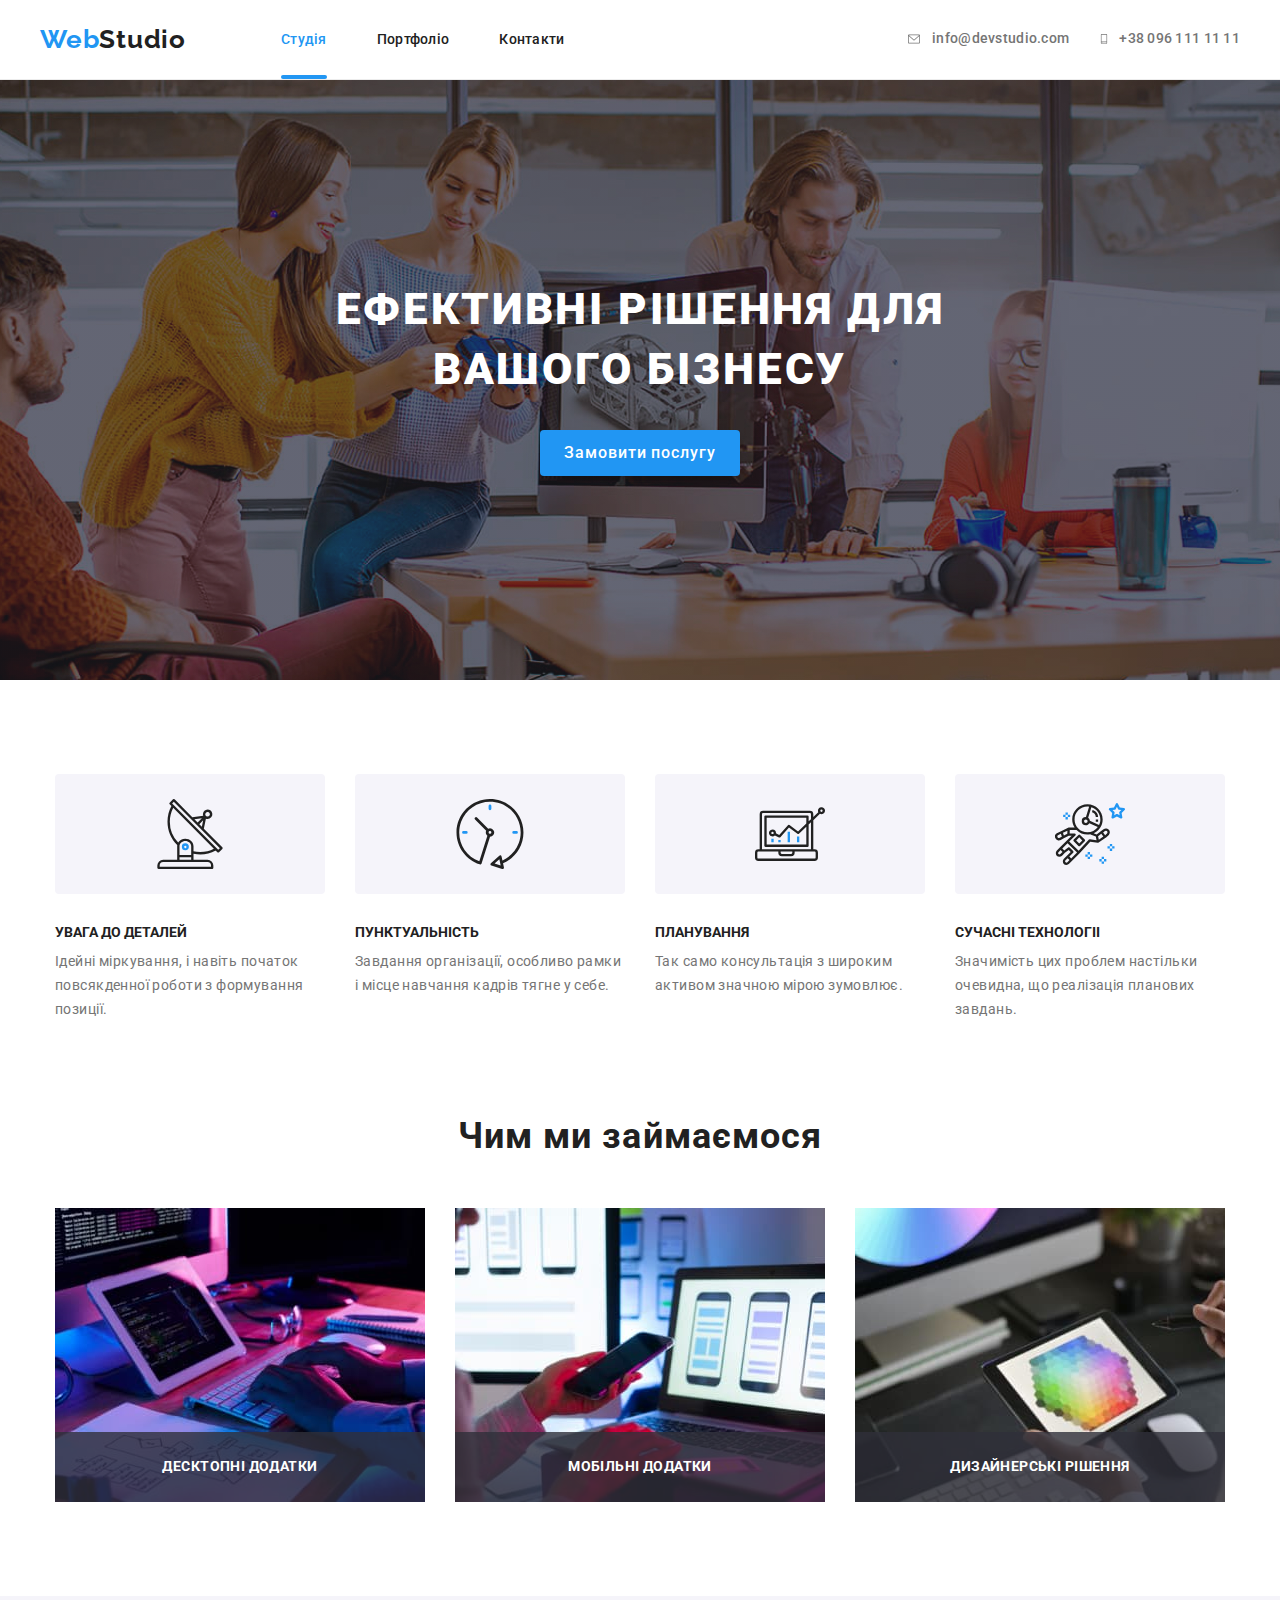
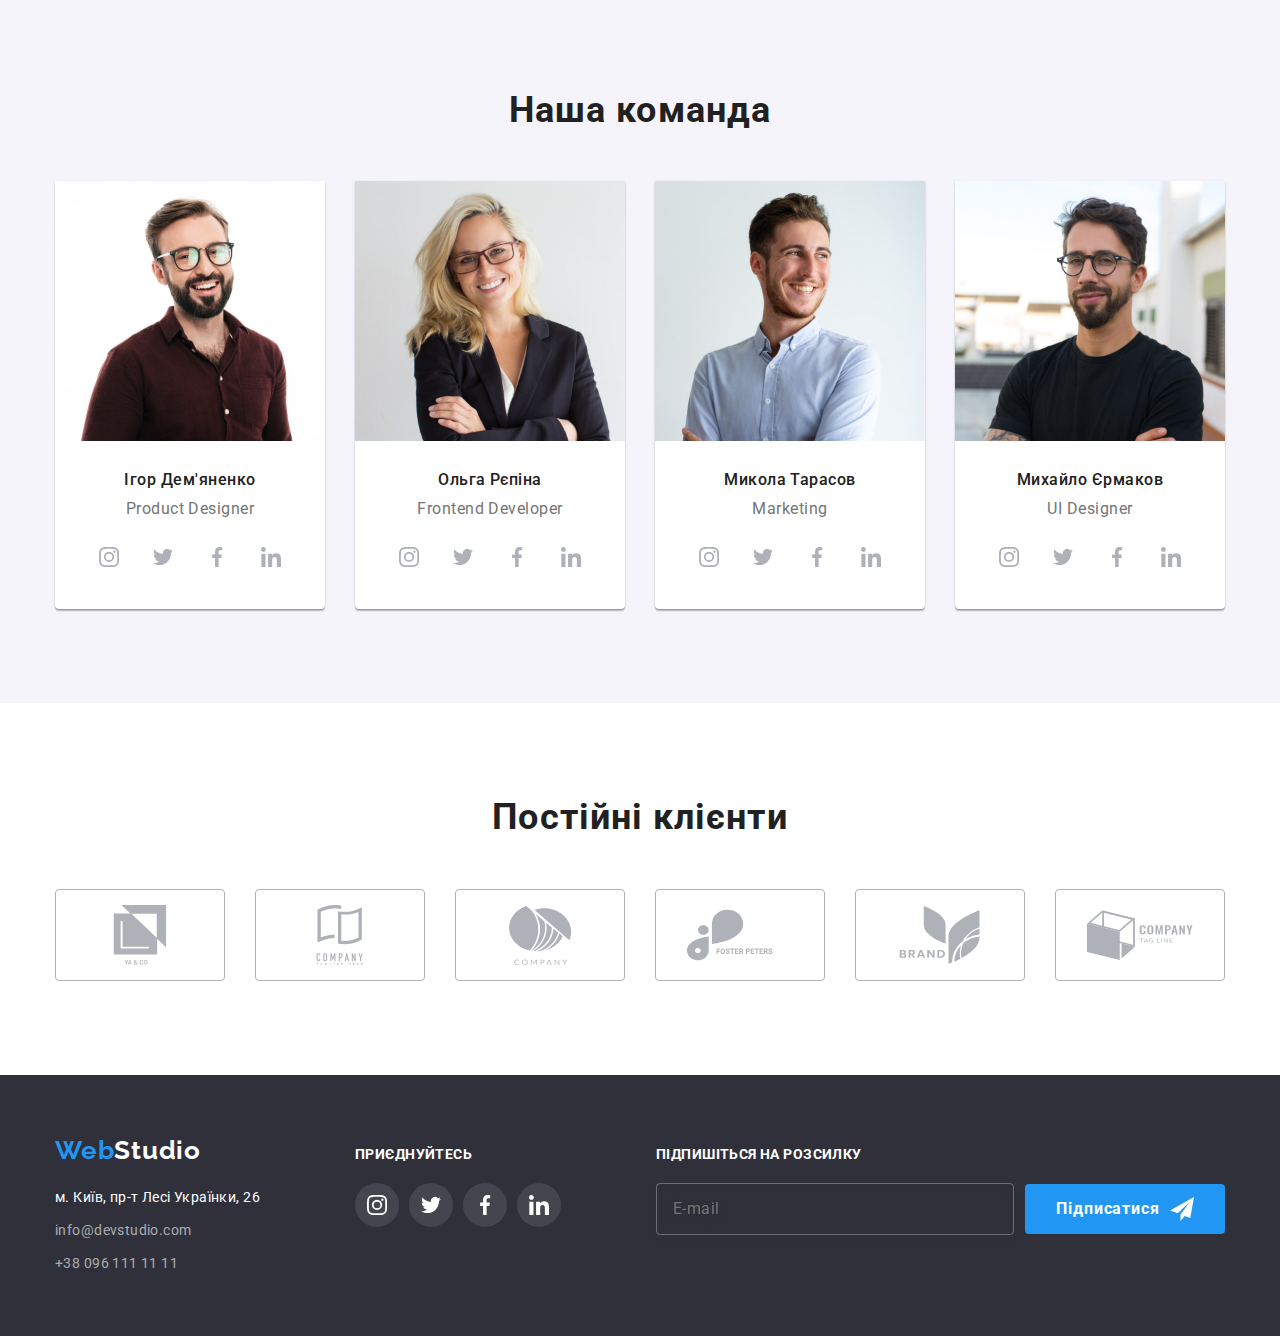
==== index.html @ b0f72bea "Initial commit" ====
<!DOCTYPE html>
<html lang="uk">
  <!-- Голова -->
  <head>
    <meta charset="UTF-8" />
    <meta http-equiv="X-UA-Compatible" content="IE=edge" />
    <meta name="viewport" content="width=device-width, initial-scale=1.0" />
    <title>Document</title>
    <link
      href="https://fonts.googleapis.com/css2?family=Raleway:wght@700&family=Roboto:wght@400;500;700;900&display=swap"
      rel="stylesheet" />
    <link
      rel="stylesheet"
      href="https://cdnjs.cloudflare.com/ajax/libs/modern-normalize/1.1.0/modern-normalize.min.css" />
    <link rel="stylesheet" href="./css/styles.css" />
  </head>

  <body>
    <!-- Шапка сайту -->
    <header class="header">
      <div class="header-container">
        <nav class="page-header">
          <a class="header-logo link" href="./index.html"
            >Web<span class="accent">Studio</span></a
          >
          <ul class="page-header-list">
            <li class="menu-item">
              <a class="nav-link current link" href="./index.html">Студія</a>
            </li>
            <li class="menu-item">
              <a class="nav-link link" href="./portfolio.html">Портфоліо</a>
            </li>
            <li class="menu-item">
              <a class="nav-link link" href="">Контакти</a>
            </li>
          </ul>
        </nav>

        <ul class="page-header contacts">
          <li class="menu-contacts">
            <a class="auth-nav link" href="mailto:info@devstudio.com"
              ><svg class="icon-contacts" width="16" height="12">
                <use href="./images/symbol-defs.svg#icon-envelope"></use>
              </svg>
              info@devstudio.com</a
            >
          </li>
          <li class="menu-contacts">
            <a class="auth-nav link" href="tell:+380961111111"
              ><svg class="icon-contacts" width="10" height="16">
                <use href="./images/symbol-defs.svg#icon-smartphone"></use>
              </svg>
              +38 096 111 11 11</a
            >
          </li>
        </ul>
      </div>
    </header>

    <!-- Герой -->
    <main>
      <section class="section hero overlay">
        <div class="container">
          <h1 class="hero-title">Ефективні рішення для вашого бізнесу</h1>
          <button class="button order" type="button" data-modal-open>
            Замовити послугу
          </button>
        </div>
      </section>

      <!-- Наші переваги -->
      <section class="section">
        <div class="container">
          <h2 class="visually-hidden">Наші переваги</h2>

          <ul class="advantages">
            <li class="container-advantages">
              <div class="icon-advanteges">
                <svg class="icon-antenna" width="70" height="70">
                  <use href="./images/symbol-defs.svg#icon-antenna"></use>
                </svg>
              </div>
              <h3 class="title">Увага до деталей</h3>
              <p class="text">
                Ідейні міркування, і навіть початок повсякденної роботи з
                формування позиції.
              </p>
            </li>

            <li class="container-advantages icon-clock">
              <div class="icon-advanteges">
                <svg class="icon-clock" width="70" height="70">
                  <use href="./images/symbol-defs.svg#icon-clock"></use>
                </svg>
              </div>
              <h3 class="title">Пунктуальність</h3>
              <p class="text">
                Завдання організації, особливо рамки і місце навчання кадрів
                тягне у себе.
              </p>
            </li>

            <li class="container-advantages icon-diagram">
              <div class="icon-advanteges">
                <svg class="icon-diagram" width="70" height="70">
                  <use href="./images/symbol-defs.svg#icon-diagram"></use>
                </svg>
              </div>
              <h3 class="title">Планування</h3>
              <p class="text">
                Так само консультація з широким активом значною мірою зумовлює.
              </p>
            </li>

            <li class="container-advantages icon-astronaut">
              <div class="icon-advanteges">
                <svg class="icon-astronaut" width="70" height="70">
                  <use href="./images/symbol-defs.svg#icon-astronaut"></use>
                </svg>
              </div>
              <h3 class="title">Сучасні технологіі</h3>
              <p class="text">
                Значимість цих проблем настільки очевидна, що реалізація
                планових завдань.
              </p>
            </li>
          </ul>
        </div>
      </section>

      <!-- Чим ми займаємось -->
      <section class="section about">
        <div class="container">
          <h2 class="section-title">Чим ми займаємося</h2>
          <ul class="whatwedo">
            <li>
              <div class="about-thumb">
                <img
                  src="./images/img1.jpg"
                  alt="Людина працює за комп'ютером"
                  width="370" />
                <div class="about-description"><p>Десктопні додатки</p></div>
              </div>
            </li>
            <li>
              <div class="about-thumb">
                <img
                  src="./images/img2.jpg"
                  alt="Людина працює на телефоні"
                  width="370" />
                <div class="about-description"><p>Мобільні додатки</p></div>
              </div>
            </li>
            <li>
              <div class="about-thumb">
                <img
                  src="./images/img3.jpg"
                  alt="Людина працює на планшеті"
                  width="370" />
                <div class="about-description"><p>Дизайнерські рішення</p></div>
              </div>
            </li>
          </ul>
        </div>
      </section>

      <!-- Наша команда -->
      <section class="section team">
        <div class="container">
          <h2 class="section-title">Наша команда</h2>

          <ul class="ourteam">
            <li class="item-team">
              <div class="team-thumb">
                <img
                  src="./images/team-img1.jpg"
                  alt="Учасник команди"
                  width="270" />
              </div>
              <div class="team-content">
                <h3 class="name">Ігор Дем'яненко</h3>
                <p lang="en" class="position">Product Designer</p>
                <ul class="social-link">
                  <li class="icon-list">
                    <a href="" class="link-icon">
                      <svg class="icon" height="20" ; width="20" ;>
                        <use
                          href="./images/symbol-defs.svg#icon-instagram"></use>
                      </svg>
                    </a>
                  </li>
                  <li>
                    <a href="" class="link-icon">
                      <svg class="icon" width="20" height="20">
                        <use href="./images/symbol-defs.svg#icon-twitter"></use>
                      </svg>
                    </a>
                  </li>
                  <li>
                    <a href="" class="link-icon"
                      ><svg class="icon" height="20" ; width="20" ;>
                        <use
                          href="./images/symbol-defs.svg#icon-facebook"></use>
                      </svg>
                    </a>
                  </li>
                  <li>
                    <a href="" class="link-icon"
                      ><svg class="icon" height="20" ; width="20" ;>
                        <use
                          href="./images/symbol-defs.svg#icon-linkedin"></use>
                      </svg>
                    </a>
                  </li>
                </ul>
              </div>
            </li>

            <li class="item-team">
              <div class="team-thumb">
                <img
                  src="./images/team-img2.jpg"
                  alt="Учасник команди"
                  width="270" />
              </div>
              <div class="team-content">
                <h3 class="name">Ольга Рєпіна</h3>
                <p lang="en" class="position">Frontend Developer</p>
                <ul class="social-link">
                  <li class="icon-list">
                    <a href="" class="link-icon">
                      <svg class="icon" height="20" ; width="20" ;>
                        <use
                          href="./images/symbol-defs.svg#icon-instagram"></use>
                      </svg>
                    </a>
                  </li>
                  <li>
                    <a href="" class="link-icon">
                      <svg class="icon" width="20" height="20">
                        <use href="./images/symbol-defs.svg#icon-twitter"></use>
                      </svg>
                    </a>
                  </li>
                  <li>
                    <a href="" class="link-icon"
                      ><svg class="icon" height="20" ; width="20" ;>
                        <use
                          href="./images/symbol-defs.svg#icon-facebook"></use>
                      </svg>
                    </a>
                  </li>
                  <li>
                    <a href="" class="link-icon"
                      ><svg class="icon" height="20" ; width="20" ;>
                        <use
                          href="./images/symbol-defs.svg#icon-linkedin"></use>
                      </svg>
                    </a>
                  </li>
                </ul>
              </div>
            </li>

            <li class="item-team">
              <div class="team-thumb">
                <img
                  src="./images/team-img3.jpg"
                  alt="Учасник команди"
                  width="270" />
              </div>
              <div class="team-content">
                <h3 class="name">Микола Тарасов</h3>
                <p lang="en" class="position">Marketing</p>
                <ul class="social-link">
                  <li class="icon-list">
                    <a href="" class="link-icon">
                      <svg class="icon" height="20" ; width="20" ;>
                        <use
                          href="./images/symbol-defs.svg#icon-instagram"></use>
                      </svg>
                    </a>
                  </li>
                  <li>
                    <a href="" class="link-icon">
                      <svg class="icon" width="20" height="20">
                        <use href="./images/symbol-defs.svg#icon-twitter"></use>
                      </svg>
                    </a>
                  </li>
                  <li>
                    <a href="" class="link-icon"
                      ><svg class="icon" height="20" ; width="20" ;>
                        <use
                          href="./images/symbol-defs.svg#icon-facebook"></use>
                      </svg>
                    </a>
                  </li>
                  <li>
                    <a href="" class="link-icon"
                      ><svg class="icon" height="20" ; width="20" ;>
                        <use
                          href="./images/symbol-defs.svg#icon-linkedin"></use>
                      </svg>
                    </a>
                  </li>
                </ul>
              </div>
            </li>

            <li class="item-team">
              <div class="team-thumb">
                <img
                  src="./images/team-img4.jpg"
                  alt="Учасник команди"
                  width="270" />
              </div>
              <div class="team-content">
                <h3 class="name">Михайло Єрмаков</h3>
                <p lang="en" class="position">UI Designer</p>
                <ul class="social-link">
                  <li class="icon-list">
                    <a href="" class="link-icon">
                      <svg class="icon" height="20" ; width="20" ;>
                        <use
                          href="./images/symbol-defs.svg#icon-instagram"></use>
                      </svg>
                    </a>
                  </li>
                  <li>
                    <a href="" class="link-icon">
                      <svg class="icon" width="20" height="20">
                        <use href="./images/symbol-defs.svg#icon-twitter"></use>
                      </svg>
                    </a>
                  </li>
                  <li>
                    <a href="" class="link-icon"
                      ><svg class="icon" height="20" ; width="20" ;>
                        <use
                          href="./images/symbol-defs.svg#icon-facebook"></use>
                      </svg>
                    </a>
                  </li>
                  <li>
                    <a href="" class="link-icon"
                      ><svg class="icon" height="20" ; width="20" ;>
                        <use
                          href="./images/symbol-defs.svg#icon-linkedin"></use>
                      </svg>
                    </a>
                  </li>
                </ul>
              </div>
            </li>
          </ul>
        </div>
      </section>

      <!-- Наші клієнти -->
      <section class="section">
        <div class="container">
          <h2 class="clients-title">Постійні клієнти</h2>
          <ul class="clients">
            <li>
              <a class="client-link" href="">
                <svg class="icon-position" width="106" height="60">
                  <use href="./images/symbol-defs.svg#icon-first-client"></use>
                </svg>
              </a>
            </li>
            <li>
              <a class="client-link" href="">
                <svg class="icon-position" width="106" height="60">
                  <use href="./images/symbol-defs.svg#icon-second-client"></use>
                </svg>
              </a>
            </li>
            <li>
              <a class="client-link" href="">
                <svg class="icon-position" width="106" height="60">
                  <use href="./images/symbol-defs.svg#icon-third-client"></use>
                </svg>
              </a>
            </li>
            <li>
              <a class="client-link" href="">
                <svg class="icon-position" width="106" height="60">
                  <use href="./images/symbol-defs.svg#icon-fourth-client"></use>
                </svg>
              </a>
            </li>
            <li>
              <a class="client-link" href="">
                <svg class="icon-position" width="106" height="60">
                  <use href="./images/symbol-defs.svg#icon-fifth-client"></use>
                </svg>
              </a>
            </li>
            <li>
              <a class="client-link" href="">
                <svg class="icon-position" width="106" height="60">
                  <use href="./images/symbol-defs.svg#icon-sixth-client"></use>
                </svg>
              </a>
            </li>
          </ul>
        </div>
      </section>
    </main>

    <!-- Футер -->
    <footer class="footer">
      <div class="container foot-er">
        <div class="info">
          <a class="footer-logo link" href="./index.html"
            >Web<span class="footer-accent">Studio</span></a
          >

          <address>
            <ul>
              <li class="footer-list">
                <a
                  class="link-map link"
                  href="https://goo.gl/maps/CPtrU1FHBa2aNyZL9"
                  target="_blank"
                  rel="noopener noreferrer nofollow"
                  >м. Київ, пр-т Лесі Українки, 26</a
                >
              </li>
              <li class="footer-list">
                <a class="footer-link link" href="mailto:info@devstudio.com"
                  >info@devstudio.com</a
                >
              </li>
              <li class="footer-list">
                <a class="footer-link link" href="tel:+380961111111"
                  >+38 096 111 11 11</a
                >
              </li>
            </ul>
          </address>
        </div>
        <div class="footer-info">
          <h2 class="footer-title">Приєднуйтесь</h2>
          <ul class="social-footer">
            <li class="icon-list">
              <a href="" class="footer-icon">
                <svg class="icon-footer" width="20" height="20">
                  <use href="./images/symbol-defs.svg#icon-instagram"></use>
                </svg>
              </a>
            </li>
            <li>
              <a href="" class="footer-icon">
                <svg class="icon-footer" width="20" height="20">
                  <use href="./images/symbol-defs.svg#icon-twitter"></use>
                </svg>
              </a>
            </li>
            <li>
              <a href="" class="footer-icon"
                ><svg class="icon-footer" width="20" height="20">
                  <use href="./images/symbol-defs.svg#icon-facebook"></use>
                </svg>
              </a>
            </li>
            <li>
              <a href="" class="footer-icon"
                ><svg class="icon-footer" width="20" height="20">
                  <use href="./images/symbol-defs.svg#icon-linkedin"></use>
                </svg>
              </a>
            </li>
          </ul>
        </div>
        <div class="form">
          <p>Підпишіться на розсилку</p>
          <form name="email">
            <label
              ><input type="email" name="email" placeholder="E-mail"
            /></label>

            <button type="submit">
              Підписатися
              <svg class="icon-form" height="24" width="24">
                <use href="./images/symbol-defs.svg#icon-plane"></use>
              </svg>
            </button>
          </form>
        </div>
      </div>
    </footer>

    <!-- Модальне вікно -->
    <div class="backdrop is-hidden" data-modal>
      <div class="modal">
        <button type="button" class="modal-button" data-modal-close>
          <svg class="" height="18" width="18">
            <use href="./images/symbol-defs.svg#icon-close"></use>
          </svg>
        </button>

        <form class="modal-form">
          <p>Залиште свої дані, ми вам передзвонимо</p>

          <label class="form-modal">
            <span class="form-label">Ім'я</span>
            <input
              type="name"
              name="name"
              class="form-input"
              autocomplete="on" />
            <svg class="form-icon" height="18" width="18">
              <use href="./images/symbol-defs.svg#person-black"></use>
            </svg>
          </label>

          <label class="form-modal">
            <span class="form-label">Телефон</span>
            <input type="tel" name="tel" class="form-input" autocomplete="on" />
            <svg class="form-icon" height="18" width="18">
              <use href="./images/symbol-defs.svg#phone-black"></use>
            </svg>
          </label>

          <label class="form-modal">
            <span class="form-label">Поштa</span>
            <input
              type="email"
              name="email"
              class="form-input"
              autocomplete="on" />
            <svg class="form-icon" height="18" width="18">
              <use href="./images/symbol-defs.svg#email-black"></use>
            </svg>
          </label>

          <label class="form-modal commentary">
            <span class="form-label">Коментар</span>
            <textarea
              class="comment"
              name="comment"
              cols="30"
              rows="10"
              placeholder="Введіть текст"></textarea>
          </label>

          <label class="label">
            <input type="checkbox" class="checkbox" />
            <svg class="icon-modal">
              <use href="./images/symbol-defs.svg#icon-check"></use>
            </svg>
            <span
              >Погоджуюся з розсилкою та приймаю
              <a class="form-link" href=""> Умови договору</a></span
            >
          </label>

          <div class="btn-modal">
            <button type="submit" class="modal-btn">Відправити</button>
          </div>
        </form>
      </div>
    </div>
    <script src="./modal.js"></script>
  </body>
</html>
---- css/styles.css ----
/* ----------------------index.html---------------------- */

:root {
  --primary-text-color: #757575;
  --title-text-color: #212121;
  --accent-color: #2196f3;
  --primary-bgc-color: #fff;
  --primary-svg-color: #afb1b8;
  --card-set-gap: 30px;
}

body {
  color: var(--title-text-color);
  font-family: "Roboto", sans-serif;
  font-size: 14px;
  background-color: var(--primary-bgc-color);
}

.accent {
  color: var(--title-text-color);
}

.link {
  text-decoration: none;
}

.container {
  width: 1200px;
  padding: 0 15px;
  margin-left: auto;
  margin-right: auto;

  /* outline: 2px solid teal; */
}

h1,
h2,
h3,
h4,
h5,
h6,
p {
  margin: 0;
}

ul,
ol {
  margin: 0;
  padding-left: 0;
}
img {
  display: block;
  max-width: 100%;
  height: auto;
}

/* ----------------------Шапка сайта---------------------- */

.header {
  border-bottom: 1px solid #ececec;
}
.header-container {
  display: flex;
  padding: 24px 0;
  width: 1200px;
  margin-left: auto;
  margin-right: auto;
}
.icon-contacts {
  fill: currentColor;
  margin-right: 10px;
}

.menu-contacts {
  display: inline-flex;
}

.page-container {
  display: flex;
  align-items: center;
}

.page-header.contacts {
  display: flex;
  margin-left: auto;
  gap: 30px;
}

.page-header {
  display: flex;
  align-items: center;

  /* outline: 2px solid tomato; */
}

.page-header-list {
  display: flex;
  gap: 50px;
}

.header-logo {
  color: var(--accent-color);
  font-family: "Raleway";
  font-style: normal;
  font-size: 26px;
  font-weight: 700;
  line-height: 1.19;
  letter-spacing: 0.03em;
  margin-right: 95px;
}

.nav-link {
  color: var(--title-text-color);
  font-weight: 500;
  line-height: 1.14;
  letter-spacing: 0.02em;
  transition: color 250ms cubic-bezier(0.4, 0, 0.2, 1);
}
.nav-link.current {
  position: relative;
  color: var(--accent-color);
}
.current::after {
  content: "";
  position: absolute;
  display: block;

  left: 0;
  width: 100%;
  height: 4px;

  bottom: -32.2px;

  background: var(--accent-color);
  border-radius: 2px;
}
.nav-link:hover,
.nav-link:focus {
  color: var(--accent-color);
}
.auth-nav {
  display: flex;
  align-items: center;
  transition: color 250ms cubic-bezier(0.4, 0, 0.2, 1);
}
.header .auth-nav {
  font-weight: 500;
  line-height: 1.14;
  letter-spacing: 0.02em;
  color: var(--primary-text-color);
}
.auth-nav:hover,
.icon-contacts:hover,
.auth-nav:focus,
.icon-contacts:focus {
  color: var(--accent-color);
}

.button {
  border-radius: 4px;
  border-color: transparent;
  color: var(--title-text-color);
  cursor: pointer;
  background: #f5f4fa;
  font-weight: 500;
  font-size: 16px;
  line-height: 1.88;
  padding: 6px 22px;
  margin: 0 8px;
  min-width: 73px;
  display: flex;
  align-items: center;
  text-align: center;
  letter-spacing: 0.06em;
  transition: color 250ms cubic-bezier(0.4, 0, 0.2, 1),
    background-color 250ms cubic-bezier(0.4, 0, 0.2, 1),
    box-shadow 250ms cubic-bezier(0.4, 0, 0.2, 1);
}
.button:hover,
.button:focus {
  background-color: var(--accent-color);
  color: #ffffff;
  box-shadow: 0px 4px 4px rgba(0, 0, 0, 0.15);
}

.button.order {
  display: inline-block;
  background-color: var(--accent-color);
  color: var(--primary-bgc-color);
  box-shadow: 0px 4px 4px rgba(0, 0, 0, 0.15);
  border-radius: 4px;
  margin-top: 30px;
  transition: color 250ms cubic-bezier(0.4, 0, 0.2, 1),
    background-color 250ms cubic-bezier(0.4, 0, 0.2, 1);
}
.button.order:hover {
  background: var(--primary-bgc-color);
  color: var(--title-text-color);
}
.buttons {
  display: flex;
  justify-content: center;
  margin-bottom: 50px;
}

/* ----------------------Герой---------------------- */

.visually-hidden {
  position: absolute;
  width: 1px;
  height: 1px;
  margin: -1px;
  border: 0;
  padding: 0;

  white-space: nowrap;
  clip-path: inset(100%);
  clip: rect(0 0 0 0);
  overflow: hidden;
}
.section.hero.overlay {
  height: 600px;
  max-width: 1600px;
  margin-left: auto;
  margin-right: auto;
  background-image: linear-gradient(
      to right,
      rgba(47, 48, 58, 0.4),
      rgba(47, 48, 58, 0.4)
    ),
    url(../images/backgroundimg.jpg);
  background-size: cover;
  background-position: center;
  background-repeat: no-repeat;
}

.hero.secondary {
  background: #f5f5f5;
}

.hero-title {
  width: 696px;
  font-weight: 900;
  line-height: 1.36;
  font-size: 44px;
  letter-spacing: 0.06em;
  text-transform: uppercase;
  margin: 0 auto;
  color: var(--primary-bgc-color);
}
ul {
  list-style: none;
}
.backdrop.is-hidden {
  opacity: 0;
  pointer-events: none;
  visibility: hidden;
}

.backdrop {
  position: fixed;
  top: 0;
  left: 0;
  width: 100%;
  height: 100%;
  background: rgba(0, 0, 0, 0.2);
  opacity: 1;
  visibility: visible;
  transition: opacity 250ms cubic-bezier(0.4, 0, 0.2, 1),
    visibility 250ms cubic-bezier(0.4, 0, 0.2, 1);
}
.backdrop.is-hidden .modal {
  transform: translate(-50%, -50%) scale(1.5);
  opacity: 0;
}

.modal {
  position: absolute;
  top: 50%;
  left: 50%;
  transform: translate(-50%, -50%) scale(1);
  opacity: 1;
  min-width: 528px;
  min-height: 581px;
  padding: 40px;
  background-color: var(--primary-bgc-color);
  box-shadow: 0px 1px 3px rgba(0, 0, 0, 0.12), 0px 1px 1px rgba(0, 0, 0, 0.14),
    0px 2px 1px rgba(0, 0, 0, 0.2);
  border-radius: 4px;
  transition: transform 250ms cubic-bezier(0.4, 0, 0.2, 1),
    opacity 250ms cubic-bezier(0.4, 0, 0.2, 1);
}
.modal-button {
  position: absolute;
  top: 8px;
  right: 8px;
  padding: 6px;
  color: #000;
  background-color: transparent;
  border: 1px solid rgba(0, 0, 0, 0.1);
  border-radius: 50%;
  cursor: pointer;
  display: flex;
  align-items: center;
  justify-content: center;
  transition: fill 250ms cubic-bezier(0.4, 0, 0.2, 1);
}
.modal-button:hover,
.modal-button:focus {
  fill: var(--accent-color);
}
textarea {
  resize: none;
  padding: 12px 16px;
}
.modal-form p {
  margin-bottom: 12px;
  font-weight: 700;
  font-size: 20px;
  line-height: 1.15;
  text-align: center;
  letter-spacing: 0.03em;
  color: var(--title-text-color);
}
.form-modal {
  position: relative;
  display: flex;
  flex-direction: column;
  margin-bottom: 10px;
  font-weight: 400;
  font-size: 12px;
  line-height: 1.16;
  letter-spacing: 0.01em;
  color: var(--primary-text-color);
}

.form-modal input {
  height: 40px;
  margin-top: 4px;

  padding: 11px 42px 12px;
  border: 1px solid rgba(33, 33, 33, 0.2);
  border-radius: 4px;
  outline: transparent;
  transition: border-color 250ms cubic-bezier(0.4, 0, 0.2, 1);
}
.form-modal:focus-within .form-icon {
  fill: var(--accent-color);
}

.form-modal:focus-within .form-input {
  border: 1px solid var(--accent-color);
  border-radius: 4px;
}

.btn-modal .modal-btn {
  padding: 10px 52px;
  font-weight: 700;
  font-size: 16px;
  line-height: 1.88;
  letter-spacing: 0.06em;
  text-align: center;
  border: transparent;
  cursor: pointer;

  color: var(--primary-bgc-color);
  background-color: var(--accent-color);

  border-radius: 4px;
  transition: box-shadow 250ms cubic-bezier(0.4, 0, 0.2, 1);
}
.modal-btn:hover,
.modal-btn:focus {
  box-shadow: 0px 4px 4px rgba(0, 0, 0, 0.15);
}
.btn-modal {
  display: flex;
  justify-content: center;
  align-items: center;
  margin-top: 30px;
}

.form-icon {
  position: absolute;
  top: 50%;
  left: 15px;
  transition: fill 250ms cubic-bezier(0.4, 0, 0.2, 1);
}
.comment {
  height: 120px;
  margin-top: 4px;
  outline: transparent;
  border: 1px solid rgba(33, 33, 33, 0.2);
  border-radius: 4px;
  transition: border-color 250ms cubic-bezier(0.4, 0, 0.2, 1);
}
.commentary {
  margin-bottom: 20px;
}
.form-modal:focus-within .comment {
  border: 1px solid var(--accent-color);
  border-radius: 4px;
}
.label {
  display: flex;
  justify-content: center;
  align-items: center;

  font-size: 14px;
  line-height: 1.71;
  letter-spacing: 0.03em;
  color: var(--primary-text-color);
}
.icon-modal {
  display: inline-block;
  width: 16px;
  height: 15px;
  margin-right: 8px;
  fill: var(--primary-bgc-color);
  border: 2px solid var(--title-text-color);
  border-radius: 2px;
}
.form-link {
  color: var(--accent-color);
}
.checkbox {
  position: absolute;
  width: 1px;
  height: 1px;
  margin: -1px;
  border: 0;
  padding: 0;
  white-space: nowrap;
  clip-path: inset(100%);
  clip: rect(0 0 0 0);
  overflow: hidden;
}

.checkbox:checked + .icon-modal {
  width: 16px;
  height: 15px;
  border: none;
  border-color: var(--accent-color);
  fill: var(--accent-color);
  background-origin: border-box;
}
/* ----------------------Cекції---------------------- */

.section {
  padding-top: 94px;
  padding-bottom: 94px;
}
.section.hero {
  background: #2f303a;
  text-align: center;
  padding: 200px 0;
}
.section-title {
  font-size: 36px;
  line-height: 1.16;
  letter-spacing: 0.03em;
  margin-bottom: 50px;
  text-align: center;
}
.icon-advanteges {
  height: 120px;
  width: 270px;
  margin-bottom: 30px;
  display: flex;
  align-items: center;
  justify-content: center;
  background-color: #f5f4fa;
  border-radius: 4px;
}

.about {
  padding-top: 0;
}

.title {
  margin-bottom: 10px;
  font-size: 14px;
  text-transform: uppercase;
}
.section .text {
  color: var(--primary-text-color);
  line-height: 1.71;
  letter-spacing: 0.03em;
}

.team .name {
  font-weight: 500;
  line-height: 1.18;
  font-size: 16px;
  text-align: center;
  letter-spacing: 0.03em;
  margin-bottom: 10px;
}
.team .position {
  line-height: 1.18;
  font-size: 16px;
  text-align: center;
  letter-spacing: 0.03em;
  color: var(--primary-text-color);
  margin-bottom: 16px;
}
.team {
  background: #f5f4fa;
}
.section .item-team {
  background: var(--primary-bgc-color);
  box-shadow: 0px 1px 3px rgba(0, 0, 0, 0.12), 0px 1px 1px rgba(0, 0, 0, 0.14),
    0px 2px 1px rgba(0, 0, 0, 0.2);
  border-radius: 0px 0px 4px 4px;
}

.ourteam {
  display: flex;
  flex-wrap: wrap;
  margin-left: calc(-1 * var(--card-set-gap));
  margin-top: calc(-1 * var(--card-set-gap));
}
.team-content {
  padding-top: 30px;
  padding-bottom: 30px;
}
.item-team {
  width: 270px;
  margin-left: var(--card-set-gap);
  margin-top: var(--card-set-gap);

  text-align: center;
}
.team {
  padding-bottom: 94px;
  background-color: #f5f4fa;
}
.social-link {
  display: flex;
  justify-content: center;
  gap: 10px;
}
.icon {
  fill: currentColor;
}

.link-icon {
  display: flex;
  align-items: center;
  justify-content: center;
  height: 44px;
  width: 44px;
  border-radius: 50%;
  color: var(--primary-svg-color);
  transition: color 250ms cubic-bezier(0.4, 0, 0.2, 1),
    background-color 250ms cubic-bezier(0.4, 0, 0.2, 1);
}
.link-icon:hover,
.link-icon:focus {
  background-color: var(--accent-color);
  color: var(--primary-bgc-color);
}

.advantages {
  display: flex;
  gap: 30px;
}
.whatwedo {
  display: flex;
  gap: 30px;
}
.about-thumb {
  position: relative;
}
.about-thumb::before {
  content: "";
  position: absolute;
  left: 0;
  bottom: 0;
  height: 70px;
  width: 100%;
  background-color: rgba(47, 48, 58, 0.8);
}
.about-description {
  position: absolute;
  bottom: 27px;
  left: 50%;
  transform: translate(-50%);

  font-weight: 700;
  font-size: 14px;
  line-height: 1.14;
  letter-spacing: 0.03em;
  text-transform: uppercase;

  color: var(--primary-bgc-color);
}

.clients-title {
  text-align: center;
  margin-bottom: 50px;

  font-weight: 700;
  font-size: 36px;
  line-height: 1.16;
  letter-spacing: 0.03em;

  color: var(--title-text-color);
}
.clients {
  display: flex;
  gap: 30px;
  justify-content: center;

  /* outline: 1px solid tomato; */
}
.icon-position {
  fill: currentColor;
}

.client-link {
  display: flex;
  align-items: center;
  justify-content: center;
  height: 92px;
  width: 170px;
  color: var(--primary-svg-color);
  border: 1px solid var(--primary-svg-color);
  border-radius: 4px;
  transition: color 250ms cubic-bezier(0.4, 0, 0.2, 1),
    border-color 250ms cubic-bezier(0.4, 0, 0.2, 1);
}

.client-link:hover,
.client-link:focus {
  border-color: var(--accent-color);
  color: var(--accent-color);
}

/* ----------------------Футер---------------------- */

.footer {
  background: #2f303a;
  padding: 60px 0;
}

.footer-info {
  text-align: center;
}
.footer-list:not(:last-child) {
  margin-bottom: 9px;
}
.footer-logo {
  color: var(--accent-color);
  font-family: "Raleway";
  font-style: normal;
  font-weight: 700;
  font-size: 26px;
  line-height: 1.19;
  letter-spacing: 0.03em;
  margin-bottom: 20px;
  display: block;
}
.footer-logo:hover,
.footer-logo:focus {
  color: var(--accent-color);
}
.footer-link {
  font-style: normal;
  line-height: 1.71;
  letter-spacing: 0.03em;
  color: rgba(255, 255, 255, 0.6);
  transition: color 250ms cubic-bezier(0.4, 0, 0.2, 1);
}

.footer-link:hover,
.footer-link:focus {
  color: var(--accent-color);
}
.footer .link-map {
  font-style: normal;
  line-height: 1.71;
  letter-spacing: 0.03em;
  color: var(--primary-bgc-color);
}

.footer-accent {
  color: var(--primary-bgc-color);
}
.foot-er {
  display: flex;
  justify-content: space-between;
  align-items: baseline;
}

.footer-title {
  color: var(--primary-bgc-color);
  margin-bottom: 20px;

  font-size: 14px;
  line-height: 1.14;
  letter-spacing: 0.03em;
  text-transform: uppercase;
}
.social-footer {
  display: flex;
  justify-content: center;
  gap: 10px;
  /* margin-bottom: 30px; */
}
.footer-info {
  text-align: left;
}
.footer-icon {
  display: flex;
  align-items: center;
  justify-content: center;
  height: 44px;
  width: 44px;
  border-radius: 50%;
  color: var(--primary-bgc-color);
  background-color: rgba(255, 255, 255, 0.1);
  transition: background-color 250ms cubic-bezier(0.4, 0, 0.2, 1);
}
.footer-icon:hover,
.footer-icon:focus {
  background-color: var(--accent-color);
}
.icon-footer {
  fill: var(--primary-bgc-color);
}

.form {
  /* border: 1px solid tomato; */
}
.form p {
  font-weight: 700;
  font-size: 14px;
  line-height: 1.14;
  letter-spacing: 0.03em;
  text-transform: uppercase;
  color: var(--primary-bgc-color);
  margin-bottom: 20px;
}
.form input {
  width: 358px;
  margin-right: 8px;
  padding: 15px 16px;

  font-weight: 400;
  font-size: 16px;
  line-height: 1.25;
  letter-spacing: 0.03em;
  background-color: transparent;
  color: var(--primary-bgc-color);

  border: 1px solid rgba(255, 255, 255, 0.3);
  filter: drop-shadow(0px 4px 4px rgba(0, 0, 0, 0.15));
  border-radius: 4px;
}
.form button {
  width: 200px;
  padding: 10px 28px;
  border: 0;
  border-radius: 4px;
  fill: var(--primary-bgc-color);

  font-weight: 700;
  font-size: 16px;
  line-height: 1.88;
  letter-spacing: 0.06em;
  display: inline-flex;
  justify-content: center;
  align-items: center;
  cursor: pointer;
  color: var(--primary-bgc-color);
  background-color: var(--accent-color);
  transition: box-shadow 250ms cubic-bezier(0.4, 0, 0.2, 1);
}
.form button:hover,
.form button:focus {
  box-shadow: 0px 4px 4px rgba(0, 0, 0, 0.15);
  border-radius: 4px;
}
.icon-form {
  margin-left: 10px;
}

/* -------------portfolio.html------------- */

.hero.secondary {
  background-color: #fff;
}
.progect-name {
  line-height: 2;

  font-size: 18px;
  letter-spacing: 0.06em;
  color: var(--title-text-color);

  margin-bottom: 4px;
}

.description {
  line-height: 1.88;

  letter-spacing: 0.03em;
  font-size: 16px;
  color: var(--primary-text-color);
}

.card-set .item {
  border: 1px solid #eeeeee;
  background: #ffffff;
  flex-basis: calc(100% / 3 - var(--card-set-gap));
  margin-left: var(--card-set-gap);
  margin-top: var(--card-set-gap);

  /* outline: 1px solid teal; */
}
.card-set {
  display: flex;
  flex-wrap: wrap;
  margin-left: calc(-1 * var(--card-set-gap));
  margin-top: calc(-1 * var(--card-set-gap));
}
.item-list {
  display: block;
  text-decoration: none;
  transition: box-shadow 250ms cubic-bezier(0.4, 0, 0.2, 1);
}

.card-content {
  padding: 20px 24px;
}
.item-list:hover,
.item-list:focus {
  box-shadow: 0px 1px 1px rgba(0, 0, 0, 0.12), 0px 4px 4px rgba(0, 0, 0, 0.06),
    1px 4px 6px rgba(0, 0, 0, 0.16);
}
.card-thumb {
  position: relative;
  overflow: hidden;
}

.thumb-description {
  position: absolute;
  top: 0;
  left: 0;
  display: block;
  justify-content: center;
  align-items: center;
  width: 100%;
  height: 100%;
  color: var(--primary-bgc-color);
  background-color: rgba(33, 150, 243, 0.9);

  transform: translateY(101%);
  transition: transform 250ms cubic-bezier(0.4, 0, 0.2, 1);

  text-align: left;
  padding: 63px 24px;
  font-weight: 400;
  font-size: 18px;
  line-height: 1.56;
  letter-spacing: 0.03em;
}

.item-list:hover .thumb-description,
.item-list:focus .thumb-description {
  transform: translateY(0%);
}
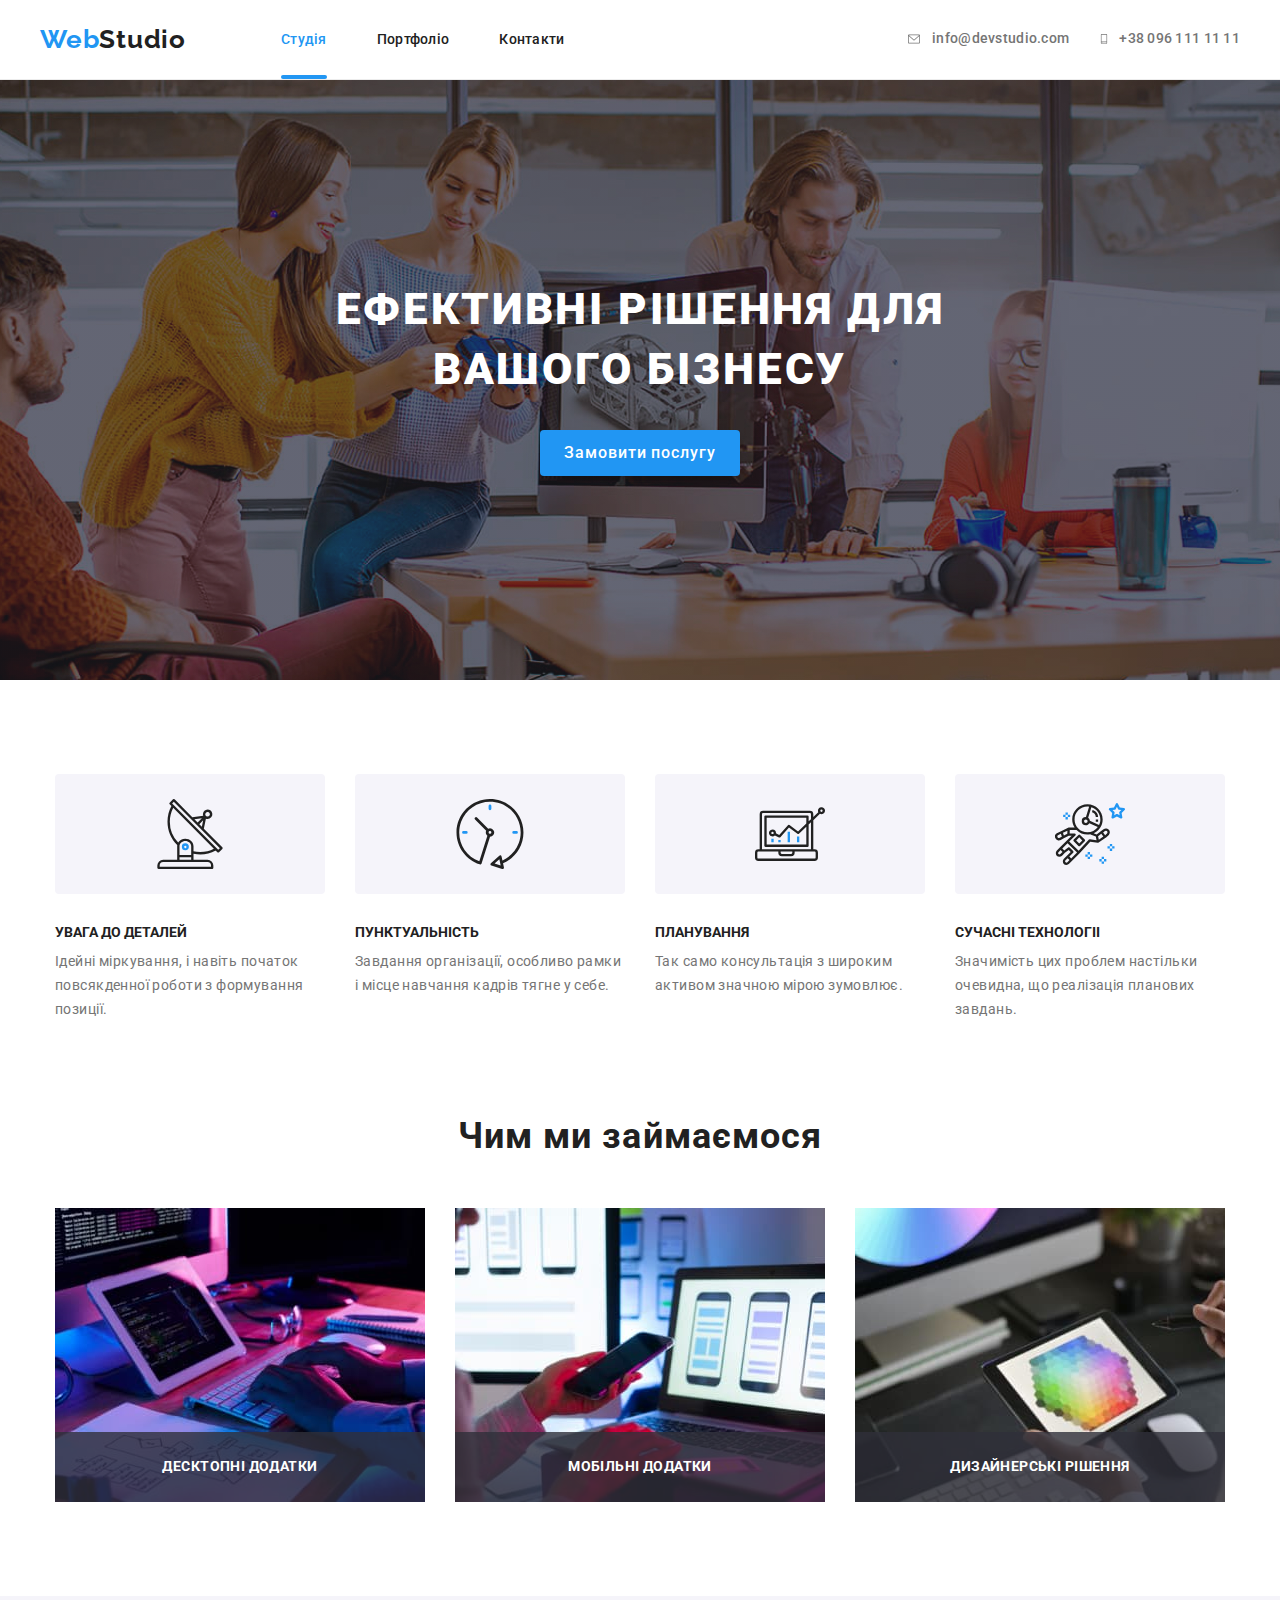
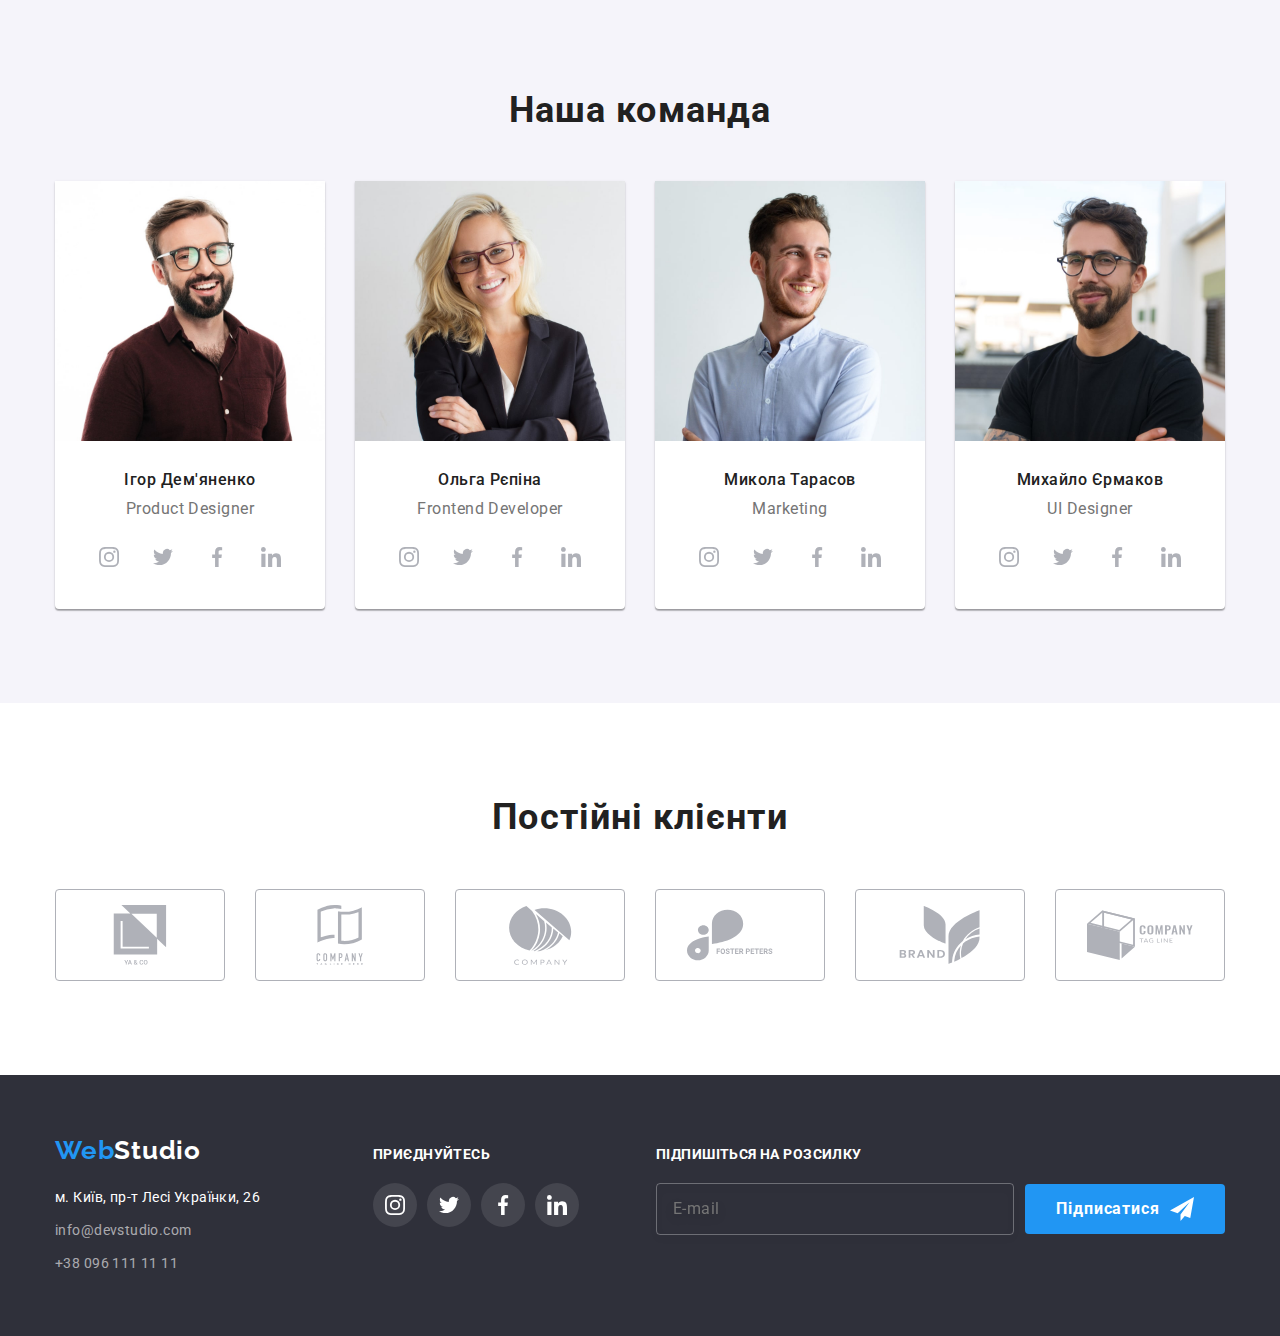
==== commit 1a2d5913: "Додає стилі по методології БЕМ" ====
--- a/index.html
+++ b/index.html
@@ -18,36 +18,43 @@
   <body>
     <!-- Шапка сайту -->
     <header class="header">
-      <div class="header-container">
-        <nav class="page-header">
-          <a class="header-logo link" href="./index.html"
-            >Web<span class="accent">Studio</span></a
+      <div class="header__container">
+        <nav class="site-nav">
+          <a class="logo link" href="./index.html"
+            >Web<span class="logo__accent">Studio</span></a
           >
-          <ul class="page-header-list">
-            <li class="menu-item">
-              <a class="nav-link current link" href="./index.html">Студія</a>
-            </li>
-            <li class="menu-item">
-              <a class="nav-link link" href="./portfolio.html">Портфоліо</a>
-            </li>
-            <li class="menu-item">
-              <a class="nav-link link" href="">Контакти</a>
+
+          <ul class="site-nav__list">
+            <li class="site-nav__item">
+              <a
+                class="site-nav__link site-nav__link--current link"
+                href="./index.html"
+                >Студія</a
+              >
+            </li>
+            <li class="site-nav__item">
+              <a class="site-nav__link link" href="./portfolio.html"
+                >Портфоліо</a
+              >
+            </li>
+            <li class="site-nav__item">
+              <a class="site-nav__link link" href="">Контакти</a>
             </li>
           </ul>
         </nav>
 
-        <ul class="page-header contacts">
-          <li class="menu-contacts">
-            <a class="auth-nav link" href="mailto:info@devstudio.com"
-              ><svg class="icon-contacts" width="16" height="12">
+        <ul class="contacts">
+          <li class="contacts__list">
+            <a class="contacts__link link" href="mailto:info@devstudio.com"
+              ><svg class="contacts__icon" width="16" height="12">
                 <use href="./images/symbol-defs.svg#icon-envelope"></use>
               </svg>
               info@devstudio.com</a
             >
           </li>
-          <li class="menu-contacts">
-            <a class="auth-nav link" href="tell:+380961111111"
-              ><svg class="icon-contacts" width="10" height="16">
+          <li class="contacts__list">
+            <a class="contacts__link link" href="tell:+380961111111"
+              ><svg class="contacts__icon" width="10" height="16">
                 <use href="./images/symbol-defs.svg#icon-smartphone"></use>
               </svg>
               +38 096 111 11 11</a
@@ -59,10 +66,12 @@
 
     <!-- Герой -->
     <main>
-      <section class="section hero overlay">
+      <section class="section-hero section-hero--overlay">
         <div class="container">
-          <h1 class="hero-title">Ефективні рішення для вашого бізнесу</h1>
-          <button class="button order" type="button" data-modal-open>
+          <h1 class="section-hero__title">
+            Ефективні рішення для вашого бізнесу
+          </h1>
+          <button class="section-hero__button" type="button" data-modal-open>
             Замовити послугу
           </button>
         </div>
@@ -74,52 +83,52 @@
           <h2 class="visually-hidden">Наші переваги</h2>
 
           <ul class="advantages">
-            <li class="container-advantages">
-              <div class="icon-advanteges">
-                <svg class="icon-antenna" width="70" height="70">
+            <li class="advantages__list">
+              <div class="advanteges__icon">
+                <svg width="70" height="70">
                   <use href="./images/symbol-defs.svg#icon-antenna"></use>
                 </svg>
               </div>
-              <h3 class="title">Увага до деталей</h3>
-              <p class="text">
+              <h3 class="advantages__title">Увага до деталей</h3>
+              <p class="advantages__text">
                 Ідейні міркування, і навіть початок повсякденної роботи з
                 формування позиції.
               </p>
             </li>
 
-            <li class="container-advantages icon-clock">
-              <div class="icon-advanteges">
-                <svg class="icon-clock" width="70" height="70">
+            <li class="advantages__list">
+              <div class="advanteges__icon">
+                <svg width="70" height="70">
                   <use href="./images/symbol-defs.svg#icon-clock"></use>
                 </svg>
               </div>
-              <h3 class="title">Пунктуальність</h3>
-              <p class="text">
+              <h3 class="advantages__title">Пунктуальність</h3>
+              <p class="advantages__text">
                 Завдання організації, особливо рамки і місце навчання кадрів
                 тягне у себе.
               </p>
             </li>
 
-            <li class="container-advantages icon-diagram">
-              <div class="icon-advanteges">
-                <svg class="icon-diagram" width="70" height="70">
+            <li class="advantages__list">
+              <div class="advanteges__icon">
+                <svg width="70" height="70">
                   <use href="./images/symbol-defs.svg#icon-diagram"></use>
                 </svg>
               </div>
-              <h3 class="title">Планування</h3>
-              <p class="text">
+              <h3 class="advantages__title">Планування</h3>
+              <p class="advantages__text">
                 Так само консультація з широким активом значною мірою зумовлює.
               </p>
             </li>
 
-            <li class="container-advantages icon-astronaut">
-              <div class="icon-advanteges">
-                <svg class="icon-astronaut" width="70" height="70">
+            <li class="advantages__list">
+              <div class="advanteges__icon">
+                <svg width="70" height="70">
                   <use href="./images/symbol-defs.svg#icon-astronaut"></use>
                 </svg>
               </div>
-              <h3 class="title">Сучасні технологіі</h3>
-              <p class="text">
+              <h3 class="advantages__title">Сучасні технологіі</h3>
+              <p class="advantages__text">
                 Значимість цих проблем настільки очевидна, що реалізація
                 планових завдань.
               </p>
@@ -129,35 +138,39 @@
       </section>
 
       <!-- Чим ми займаємось -->
-      <section class="section about">
+      <section class="section-about">
         <div class="container">
-          <h2 class="section-title">Чим ми займаємося</h2>
+          <h2 class="section-about__title">Чим ми займаємося</h2>
           <ul class="whatwedo">
             <li>
-              <div class="about-thumb">
+              <div class="whatwedo__thumb">
                 <img
                   src="./images/img1.jpg"
                   alt="Людина працює за комп'ютером"
                   width="370" />
-                <div class="about-description"><p>Десктопні додатки</p></div>
-              </div>
-            </li>
-            <li>
-              <div class="about-thumb">
+                <div class="whatwedo__description">
+                  <p>Десктопні додатки</p>
+                </div>
+              </div>
+            </li>
+            <li>
+              <div class="whatwedo__thumb">
                 <img
                   src="./images/img2.jpg"
                   alt="Людина працює на телефоні"
                   width="370" />
-                <div class="about-description"><p>Мобільні додатки</p></div>
-              </div>
-            </li>
-            <li>
-              <div class="about-thumb">
+                <div class="whatwedo__description"><p>Мобільні додатки</p></div>
+              </div>
+            </li>
+            <li>
+              <div class="whatwedo__thumb">
                 <img
                   src="./images/img3.jpg"
                   alt="Людина працює на планшеті"
                   width="370" />
-                <div class="about-description"><p>Дизайнерські рішення</p></div>
+                <div class="whatwedo__description">
+                  <p>Дизайнерські рішення</p>
+                </div>
               </div>
             </li>
           </ul>
@@ -165,48 +178,64 @@
       </section>
 
       <!-- Наша команда -->
-      <section class="section team">
+      <section class="section-team section-team--white">
         <div class="container">
-          <h2 class="section-title">Наша команда</h2>
-
-          <ul class="ourteam">
-            <li class="item-team">
-              <div class="team-thumb">
+          <h2 class="section-team__title">Наша команда</h2>
+
+          <ul class="team">
+            <li class="team__memder">
+              <div class="team__thumb">
                 <img
                   src="./images/team-img1.jpg"
                   alt="Учасник команди"
                   width="270" />
               </div>
-              <div class="team-content">
-                <h3 class="name">Ігор Дем'яненко</h3>
-                <p lang="en" class="position">Product Designer</p>
-                <ul class="social-link">
-                  <li class="icon-list">
-                    <a href="" class="link-icon">
-                      <svg class="icon" height="20" ; width="20" ;>
+              <div class="team__info">
+                <h3 class="team__name">Ігор Дем'яненко</h3>
+                <p lang="en" class="team__position">Product Designer</p>
+
+                <ul class="socials-list">
+                  <li>
+                    <a href="" class="socials-list__link">
+                      <svg
+                        class="socials-list__icon"
+                        height="20"
+                        ;
+                        width="20"
+                        ;>
                         <use
                           href="./images/symbol-defs.svg#icon-instagram"></use>
                       </svg>
                     </a>
                   </li>
                   <li>
-                    <a href="" class="link-icon">
-                      <svg class="icon" width="20" height="20">
+                    <a href="" class="socials-list__link">
+                      <svg class="socials-list__icon" width="20" height="20">
                         <use href="./images/symbol-defs.svg#icon-twitter"></use>
                       </svg>
                     </a>
                   </li>
                   <li>
-                    <a href="" class="link-icon"
-                      ><svg class="icon" height="20" ; width="20" ;>
+                    <a href="" class="socials-list__link"
+                      ><svg
+                        class="socials-list__icon"
+                        height="20"
+                        ;
+                        width="20"
+                        ;>
                         <use
                           href="./images/symbol-defs.svg#icon-facebook"></use>
                       </svg>
                     </a>
                   </li>
                   <li>
-                    <a href="" class="link-icon"
-                      ><svg class="icon" height="20" ; width="20" ;>
+                    <a href="" class="socials-list__link"
+                      ><svg
+                        class="socials-list__icon"
+                        height="20"
+                        ;
+                        width="20"
+                        ;>
                         <use
                           href="./images/symbol-defs.svg#icon-linkedin"></use>
                       </svg>
@@ -216,43 +245,59 @@
               </div>
             </li>
 
-            <li class="item-team">
-              <div class="team-thumb">
+            <li class="team__memder">
+              <div class="team__thumb">
                 <img
                   src="./images/team-img2.jpg"
                   alt="Учасник команди"
                   width="270" />
               </div>
-              <div class="team-content">
-                <h3 class="name">Ольга Рєпіна</h3>
-                <p lang="en" class="position">Frontend Developer</p>
-                <ul class="social-link">
-                  <li class="icon-list">
-                    <a href="" class="link-icon">
-                      <svg class="icon" height="20" ; width="20" ;>
+              <div class="team__info">
+                <h3 class="team__name">Ольга Рєпіна</h3>
+                <p lang="en" class="team__position">Frontend Developer</p>
+
+                <ul class="socials-list">
+                  <li>
+                    <a href="" class="socials-list__link">
+                      <svg
+                        class="socials-list__icon"
+                        height="20"
+                        ;
+                        width="20"
+                        ;>
                         <use
                           href="./images/symbol-defs.svg#icon-instagram"></use>
                       </svg>
                     </a>
                   </li>
                   <li>
-                    <a href="" class="link-icon">
-                      <svg class="icon" width="20" height="20">
+                    <a href="" class="socials-list__link">
+                      <svg class="socials-list__icon" width="20" height="20">
                         <use href="./images/symbol-defs.svg#icon-twitter"></use>
                       </svg>
                     </a>
                   </li>
                   <li>
-                    <a href="" class="link-icon"
-                      ><svg class="icon" height="20" ; width="20" ;>
+                    <a href="" class="socials-list__link"
+                      ><svg
+                        class="socials-list__icon"
+                        height="20"
+                        ;
+                        width="20"
+                        ;>
                         <use
                           href="./images/symbol-defs.svg#icon-facebook"></use>
                       </svg>
                     </a>
                   </li>
                   <li>
-                    <a href="" class="link-icon"
-                      ><svg class="icon" height="20" ; width="20" ;>
+                    <a href="" class="socials-list__link"
+                      ><svg
+                        class="socials-list__icon"
+                        height="20"
+                        ;
+                        width="20"
+                        ;>
                         <use
                           href="./images/symbol-defs.svg#icon-linkedin"></use>
                       </svg>
@@ -262,43 +307,59 @@
               </div>
             </li>
 
-            <li class="item-team">
-              <div class="team-thumb">
+            <li class="team__memder">
+              <div class="team__thumb">
                 <img
                   src="./images/team-img3.jpg"
                   alt="Учасник команди"
                   width="270" />
               </div>
-              <div class="team-content">
-                <h3 class="name">Микола Тарасов</h3>
-                <p lang="en" class="position">Marketing</p>
-                <ul class="social-link">
-                  <li class="icon-list">
-                    <a href="" class="link-icon">
-                      <svg class="icon" height="20" ; width="20" ;>
+              <div class="team__info">
+                <h3 class="team__name">Микола Тарасов</h3>
+                <p lang="en" class="team__position">Marketing</p>
+
+                <ul class="socials-list">
+                  <li>
+                    <a href="" class="socials-list__link">
+                      <svg
+                        class="socials-list__icon"
+                        height="20"
+                        ;
+                        width="20"
+                        ;>
                         <use
                           href="./images/symbol-defs.svg#icon-instagram"></use>
                       </svg>
                     </a>
                   </li>
                   <li>
-                    <a href="" class="link-icon">
-                      <svg class="icon" width="20" height="20">
+                    <a href="" class="socials-list__link">
+                      <svg class="socials-list__icon" width="20" height="20">
                         <use href="./images/symbol-defs.svg#icon-twitter"></use>
                       </svg>
                     </a>
                   </li>
                   <li>
-                    <a href="" class="link-icon"
-                      ><svg class="icon" height="20" ; width="20" ;>
+                    <a href="" class="socials-list__link"
+                      ><svg
+                        class="socials-list__icon"
+                        height="20"
+                        ;
+                        width="20"
+                        ;>
                         <use
                           href="./images/symbol-defs.svg#icon-facebook"></use>
                       </svg>
                     </a>
                   </li>
                   <li>
-                    <a href="" class="link-icon"
-                      ><svg class="icon" height="20" ; width="20" ;>
+                    <a href="" class="socials-list__link"
+                      ><svg
+                        class="socials-list__icon"
+                        height="20"
+                        ;
+                        width="20"
+                        ;>
                         <use
                           href="./images/symbol-defs.svg#icon-linkedin"></use>
                       </svg>
@@ -308,43 +369,59 @@
               </div>
             </li>
 
-            <li class="item-team">
-              <div class="team-thumb">
+            <li class="team__memder">
+              <div class="team__thumb">
                 <img
                   src="./images/team-img4.jpg"
                   alt="Учасник команди"
                   width="270" />
               </div>
-              <div class="team-content">
-                <h3 class="name">Михайло Єрмаков</h3>
-                <p lang="en" class="position">UI Designer</p>
-                <ul class="social-link">
-                  <li class="icon-list">
-                    <a href="" class="link-icon">
-                      <svg class="icon" height="20" ; width="20" ;>
+              <div class="team__info">
+                <h3 class="team__name">Михайло Єрмаков</h3>
+                <p lang="en" class="team__position">UI Designer</p>
+
+                <ul class="socials-list">
+                  <li>
+                    <a href="" class="socials-list__link">
+                      <svg
+                        class="socials-list__icon"
+                        height="20"
+                        ;
+                        width="20"
+                        ;>
                         <use
                           href="./images/symbol-defs.svg#icon-instagram"></use>
                       </svg>
                     </a>
                   </li>
                   <li>
-                    <a href="" class="link-icon">
-                      <svg class="icon" width="20" height="20">
+                    <a href="" class="socials-list__link">
+                      <svg class="socials-list__icon" width="20" height="20">
                         <use href="./images/symbol-defs.svg#icon-twitter"></use>
                       </svg>
                     </a>
                   </li>
                   <li>
-                    <a href="" class="link-icon"
-                      ><svg class="icon" height="20" ; width="20" ;>
+                    <a href="" class="socials-list__link"
+                      ><svg
+                        class="socials-list__icon"
+                        height="20"
+                        ;
+                        width="20"
+                        ;>
                         <use
                           href="./images/symbol-defs.svg#icon-facebook"></use>
                       </svg>
                     </a>
                   </li>
                   <li>
-                    <a href="" class="link-icon"
-                      ><svg class="icon" height="20" ; width="20" ;>
+                    <a href="" class="socials-list__link"
+                      ><svg
+                        class="socials-list__icon"
+                        height="20"
+                        ;
+                        width="20"
+                        ;>
                         <use
                           href="./images/symbol-defs.svg#icon-linkedin"></use>
                       </svg>
@@ -358,48 +435,48 @@
       </section>
 
       <!-- Наші клієнти -->
-      <section class="section">
+      <section class="section-clients">
         <div class="container">
-          <h2 class="clients-title">Постійні клієнти</h2>
-          <ul class="clients">
-            <li>
-              <a class="client-link" href="">
-                <svg class="icon-position" width="106" height="60">
+          <h2 class="section-clients__title">Постійні клієнти</h2>
+          <ul class="client">
+            <li>
+              <a class="client__link" href="">
+                <svg class="client__icon" width="106" height="60">
                   <use href="./images/symbol-defs.svg#icon-first-client"></use>
                 </svg>
               </a>
             </li>
             <li>
-              <a class="client-link" href="">
-                <svg class="icon-position" width="106" height="60">
+              <a class="client__link" href="">
+                <svg class="client__icon" width="106" height="60">
                   <use href="./images/symbol-defs.svg#icon-second-client"></use>
                 </svg>
               </a>
             </li>
             <li>
-              <a class="client-link" href="">
-                <svg class="icon-position" width="106" height="60">
+              <a class="client__link" href="">
+                <svg class="client__icon" width="106" height="60">
                   <use href="./images/symbol-defs.svg#icon-third-client"></use>
                 </svg>
               </a>
             </li>
             <li>
-              <a class="client-link" href="">
-                <svg class="icon-position" width="106" height="60">
+              <a class="client__link" href="">
+                <svg class="client__icon" width="106" height="60">
                   <use href="./images/symbol-defs.svg#icon-fourth-client"></use>
                 </svg>
               </a>
             </li>
             <li>
-              <a class="client-link" href="">
-                <svg class="icon-position" width="106" height="60">
+              <a class="client__link" href="">
+                <svg class="client__icon" width="106" height="60">
                   <use href="./images/symbol-defs.svg#icon-fifth-client"></use>
                 </svg>
               </a>
             </li>
             <li>
-              <a class="client-link" href="">
-                <svg class="icon-position" width="106" height="60">
+              <a class="client__link" href="">
+                <svg class="client__icon" width="106" height="60">
                   <use href="./images/symbol-defs.svg#icon-sixth-client"></use>
                 </svg>
               </a>
@@ -411,79 +488,96 @@
 
     <!-- Футер -->
     <footer class="footer">
-      <div class="container foot-er">
+      <div class="footer__container">
         <div class="info">
-          <a class="footer-logo link" href="./index.html"
-            >Web<span class="footer-accent">Studio</span></a
+          <a class="logo link" href="./index.html"
+            >Web<span class="logo__accent--white">Studio</span></a
           >
 
-          <address>
+          <!-- Адреса -->
+          <address class="address">
             <ul>
-              <li class="footer-list">
+              <li class="address__list">
                 <a
-                  class="link-map link"
+                  class="address__map link"
                   href="https://goo.gl/maps/CPtrU1FHBa2aNyZL9"
                   target="_blank"
                   rel="noopener noreferrer nofollow"
                   >м. Київ, пр-т Лесі Українки, 26</a
                 >
               </li>
-              <li class="footer-list">
-                <a class="footer-link link" href="mailto:info@devstudio.com"
+              <li class="address__list">
+                <a class="address__link link" href="mailto:info@devstudio.com"
                   >info@devstudio.com</a
                 >
               </li>
-              <li class="footer-list">
-                <a class="footer-link link" href="tel:+380961111111"
+              <li class="address__list">
+                <a class="address__link link" href="tel:+380961111111"
                   >+38 096 111 11 11</a
                 >
               </li>
             </ul>
           </address>
         </div>
+
+        <!-- Приєднуйтесь -->
         <div class="footer-info">
-          <h2 class="footer-title">Приєднуйтесь</h2>
-          <ul class="social-footer">
-            <li class="icon-list">
-              <a href="" class="footer-icon">
-                <svg class="icon-footer" width="20" height="20">
+          <h2 class="footer-info__title">Приєднуйтесь</h2>
+          <ul class="socials-list">
+            <li>
+              <a
+                href=""
+                class="socials-list__link socials-list__link—dark-background">
+                <svg class="socials-list__icon" width="20" height="20">
                   <use href="./images/symbol-defs.svg#icon-instagram"></use>
                 </svg>
               </a>
             </li>
             <li>
-              <a href="" class="footer-icon">
-                <svg class="icon-footer" width="20" height="20">
+              <a
+                href=""
+                class="socials-list__link socials-list__link—dark-background">
+                <svg class="socials-list__icon" width="20" height="20">
                   <use href="./images/symbol-defs.svg#icon-twitter"></use>
                 </svg>
               </a>
             </li>
             <li>
-              <a href="" class="footer-icon"
-                ><svg class="icon-footer" width="20" height="20">
+              <a
+                href=""
+                class="socials-list__link socials-list__link—dark-background"
+                ><svg class="socials-list__icon" width="20" height="20">
                   <use href="./images/symbol-defs.svg#icon-facebook"></use>
                 </svg>
               </a>
             </li>
             <li>
-              <a href="" class="footer-icon"
-                ><svg class="icon-footer" width="20" height="20">
+              <a
+                href=""
+                class="socials-list__link socials-list__link—dark-background"
+                ><svg class="socials-list__icon" width="20" height="20">
                   <use href="./images/symbol-defs.svg#icon-linkedin"></use>
                 </svg>
               </a>
             </li>
           </ul>
         </div>
+
+        <!-- Підпишіться -->
         <div class="form">
-          <p>Підпишіться на розсилку</p>
+          <p class="form__text">Підпишіться на розсилку</p>
           <form name="email">
             <label
-              ><input type="email" name="email" placeholder="E-mail"
+              ><input
+                class="form__input"
+                type="email"
+                name="email"
+                placeholder="E-mail"
             /></label>
 
-            <button type="submit">
+            <button class="form__button" type="submit">
               Підписатися
-              <svg class="icon-form" height="24" width="24">
+              <svg class="form__icon" height="24" width="24">
                 <use href="./images/symbol-defs.svg#icon-plane"></use>
               </svg>
             </button>
@@ -495,70 +589,74 @@
     <!-- Модальне вікно -->
     <div class="backdrop is-hidden" data-modal>
       <div class="modal">
-        <button type="button" class="modal-button" data-modal-close>
-          <svg class="" height="18" width="18">
+        <button type="button" class="modal__button" data-modal-close>
+          <svg height="18" width="18">
             <use href="./images/symbol-defs.svg#icon-close"></use>
           </svg>
         </button>
 
         <form class="modal-form">
-          <p>Залиште свої дані, ми вам передзвонимо</p>
-
-          <label class="form-modal">
-            <span class="form-label">Ім'я</span>
+          <p class="modal-form__text">Залиште свої дані, ми вам передзвонимо</p>
+
+          <label class="modal-form__label">
+            <span class="modal-form__type">Ім'я</span>
             <input
               type="name"
               name="name"
-              class="form-input"
+              class="modal-form__input"
               autocomplete="on" />
-            <svg class="form-icon" height="18" width="18">
+            <svg class="modal-form__icon" height="18" width="18">
               <use href="./images/symbol-defs.svg#person-black"></use>
             </svg>
           </label>
 
-          <label class="form-modal">
-            <span class="form-label">Телефон</span>
-            <input type="tel" name="tel" class="form-input" autocomplete="on" />
-            <svg class="form-icon" height="18" width="18">
+          <label class="modal-form__label">
+            <span class="modal-form__type">Телефон</span>
+            <input
+              type="tel"
+              name="tel"
+              class="modal-form__input"
+              autocomplete="on" />
+            <svg class="modal-form__icon" height="18" width="18">
               <use href="./images/symbol-defs.svg#phone-black"></use>
             </svg>
           </label>
 
-          <label class="form-modal">
-            <span class="form-label">Поштa</span>
+          <label class="modal-form__label">
+            <span class="modal-form__type">Поштa</span>
             <input
               type="email"
               name="email"
-              class="form-input"
+              class="modal-form__input"
               autocomplete="on" />
-            <svg class="form-icon" height="18" width="18">
+            <svg class="modal-form__icon" height="18" width="18">
               <use href="./images/symbol-defs.svg#email-black"></use>
             </svg>
           </label>
 
-          <label class="form-modal commentary">
+          <label class="modal-form__label modal-form__label--commentary">
             <span class="form-label">Коментар</span>
             <textarea
-              class="comment"
+              class="modal-form__comment"
               name="comment"
               cols="30"
               rows="10"
               placeholder="Введіть текст"></textarea>
           </label>
 
-          <label class="label">
-            <input type="checkbox" class="checkbox" />
-            <svg class="icon-modal">
+          <label class="checkbox">
+            <input type="checkbox" class="checkbox__input" />
+            <svg class="checkbox__icon">
               <use href="./images/symbol-defs.svg#icon-check"></use>
             </svg>
             <span
               >Погоджуюся з розсилкою та приймаю
-              <a class="form-link" href=""> Умови договору</a></span
+              <a class="checkbox__link" href=""> Умови договору</a></span
             >
           </label>
 
-          <div class="btn-modal">
-            <button type="submit" class="modal-btn">Відправити</button>
+          <div class="modal-send">
+            <button type="submit" class="modal-send__button">Відправити</button>
           </div>
         </form>
       </div>
--- a/css/styles.css
+++ b/css/styles.css
@@ -16,10 +16,6 @@
   background-color: var(--primary-bgc-color);
 }
 
-.accent {
-  color: var(--title-text-color);
-}
-
 .link {
   text-decoration: none;
 }
@@ -29,8 +25,25 @@
   padding: 0 15px;
   margin-left: auto;
   margin-right: auto;
-
-  /* outline: 2px solid teal; */
+}
+
+.section {
+  padding-top: 94px;
+  padding-bottom: 94px;
+}
+
+.visually-hidden {
+  position: absolute;
+  width: 1px;
+  height: 1px;
+  margin: -1px;
+  border: 0;
+  padding: 0;
+
+  white-space: nowrap;
+  clip-path: inset(100%);
+  clip: rect(0 0 0 0);
+  overflow: hidden;
 }
 
 h1,
@@ -43,11 +56,16 @@
   margin: 0;
 }
 
+ul {
+  list-style: none;
+}
+
 ul,
 ol {
   margin: 0;
   padding-left: 0;
 }
+
 img {
   display: block;
   max-width: 100%;
@@ -59,46 +77,27 @@
 .header {
   border-bottom: 1px solid #ececec;
 }
-.header-container {
+.header__container {
   display: flex;
   padding: 24px 0;
   width: 1200px;
   margin-left: auto;
   margin-right: auto;
 }
-.icon-contacts {
-  fill: currentColor;
-  margin-right: 10px;
-}
-
-.menu-contacts {
-  display: inline-flex;
-}
-
-.page-container {
-  display: flex;
-  align-items: center;
-}
-
-.page-header.contacts {
-  display: flex;
-  margin-left: auto;
-  gap: 30px;
-}
-
-.page-header {
-  display: flex;
-  align-items: center;
-
-  /* outline: 2px solid tomato; */
-}
-
-.page-header-list {
+
+/* Навігація */
+
+.site-nav {
+  display: flex;
+  align-items: center;
+}
+
+.site-nav__list {
   display: flex;
   gap: 50px;
 }
 
-.header-logo {
+.logo {
   color: var(--accent-color);
   font-family: "Raleway";
   font-style: normal;
@@ -108,19 +107,22 @@
   letter-spacing: 0.03em;
   margin-right: 95px;
 }
-
-.nav-link {
+.logo__accent {
+  color: var(--title-text-color);
+}
+
+.site-nav__link {
   color: var(--title-text-color);
   font-weight: 500;
   line-height: 1.14;
   letter-spacing: 0.02em;
   transition: color 250ms cubic-bezier(0.4, 0, 0.2, 1);
 }
-.nav-link.current {
+.site-nav__link--current {
   position: relative;
   color: var(--accent-color);
 }
-.current::after {
+.site-nav__link--current::after {
   content: "";
   position: absolute;
   display: block;
@@ -134,57 +136,57 @@
   background: var(--accent-color);
   border-radius: 2px;
 }
-.nav-link:hover,
-.nav-link:focus {
+.site-nav__link:hover,
+.site-nav__link:focus {
   color: var(--accent-color);
 }
-.auth-nav {
+
+/* Контакти */
+
+.contacts__icon {
+  fill: currentColor;
+  margin-right: 10px;
+}
+
+.contacts__list {
+  display: inline-flex;
+}
+
+.contacts {
+  display: flex;
+  margin-left: auto;
+  gap: 30px;
+}
+
+.contacts__link {
   display: flex;
   align-items: center;
   transition: color 250ms cubic-bezier(0.4, 0, 0.2, 1);
 }
-.header .auth-nav {
+.contacts__link {
   font-weight: 500;
   line-height: 1.14;
   letter-spacing: 0.02em;
   color: var(--primary-text-color);
 }
-.auth-nav:hover,
-.icon-contacts:hover,
-.auth-nav:focus,
-.icon-contacts:focus {
+.contacts__link:hover,
+.contacts__icon:hover,
+.contacts__link:focus,
+.contacts__icon:focus {
   color: var(--accent-color);
 }
 
-.button {
-  border-radius: 4px;
+/* ----------------------Герой---------------------- */
+
+.section-hero__button {
+  cursor: pointer;
   border-color: transparent;
-  color: var(--title-text-color);
-  cursor: pointer;
-  background: #f5f4fa;
+  letter-spacing: 0.06em;
   font-weight: 500;
   font-size: 16px;
   line-height: 1.88;
   padding: 6px 22px;
-  margin: 0 8px;
   min-width: 73px;
-  display: flex;
-  align-items: center;
-  text-align: center;
-  letter-spacing: 0.06em;
-  transition: color 250ms cubic-bezier(0.4, 0, 0.2, 1),
-    background-color 250ms cubic-bezier(0.4, 0, 0.2, 1),
-    box-shadow 250ms cubic-bezier(0.4, 0, 0.2, 1);
-}
-.button:hover,
-.button:focus {
-  background-color: var(--accent-color);
-  color: #ffffff;
-  box-shadow: 0px 4px 4px rgba(0, 0, 0, 0.15);
-}
-
-.button.order {
-  display: inline-block;
   background-color: var(--accent-color);
   color: var(--primary-bgc-color);
   box-shadow: 0px 4px 4px rgba(0, 0, 0, 0.15);
@@ -193,32 +195,19 @@
   transition: color 250ms cubic-bezier(0.4, 0, 0.2, 1),
     background-color 250ms cubic-bezier(0.4, 0, 0.2, 1);
 }
-.button.order:hover {
+.section-hero__button:hover,
+.section-hero__button:focus {
   background: var(--primary-bgc-color);
   color: var(--title-text-color);
 }
-.buttons {
-  display: flex;
-  justify-content: center;
-  margin-bottom: 50px;
-}
-
-/* ----------------------Герой---------------------- */
-
-.visually-hidden {
-  position: absolute;
-  width: 1px;
-  height: 1px;
-  margin: -1px;
-  border: 0;
-  padding: 0;
-
-  white-space: nowrap;
-  clip-path: inset(100%);
-  clip: rect(0 0 0 0);
-  overflow: hidden;
-}
-.section.hero.overlay {
+
+.section-hero {
+  background: #2f303a;
+  text-align: center;
+  padding: 200px 0;
+}
+
+.section-hero--overlay {
   height: 600px;
   max-width: 1600px;
   margin-left: auto;
@@ -234,11 +223,7 @@
   background-repeat: no-repeat;
 }
 
-.hero.secondary {
-  background: #f5f5f5;
-}
-
-.hero-title {
+.section-hero__title {
   width: 696px;
   font-weight: 900;
   line-height: 1.36;
@@ -248,9 +233,333 @@
   margin: 0 auto;
   color: var(--primary-bgc-color);
 }
-ul {
-  list-style: none;
-}
+
+/* -------------- Наші переваги --------------  */
+
+.advantages {
+  display: flex;
+  gap: 30px;
+}
+
+.advanteges__icon {
+  height: 120px;
+  width: 270px;
+  margin-bottom: 30px;
+  display: flex;
+  align-items: center;
+  justify-content: center;
+  background-color: #f5f4fa;
+  border-radius: 4px;
+}
+.advantages__title {
+  margin-bottom: 10px;
+  font-size: 14px;
+  text-transform: uppercase;
+}
+.advantages__text {
+  color: var(--primary-text-color);
+  line-height: 1.71;
+  letter-spacing: 0.03em;
+}
+
+/* -------------- Чим ми займаємось -------------- */
+
+.section-about {
+  padding-top: 0;
+  padding-bottom: 94px;
+}
+.section-about__title {
+  font-size: 36px;
+  line-height: 1.16;
+  letter-spacing: 0.03em;
+  margin-bottom: 50px;
+  text-align: center;
+}
+.whatwedo {
+  display: flex;
+  gap: 30px;
+}
+.whatwedo__thumb {
+  position: relative;
+}
+.whatwedo__thumb::before {
+  content: "";
+  position: absolute;
+  left: 0;
+  bottom: 0;
+  height: 70px;
+  width: 100%;
+  background-color: rgba(47, 48, 58, 0.8);
+}
+.whatwedo__description {
+  position: absolute;
+  bottom: 27px;
+  left: 50%;
+  transform: translate(-50%);
+
+  font-weight: 700;
+  font-size: 14px;
+  line-height: 1.14;
+  letter-spacing: 0.03em;
+  text-transform: uppercase;
+
+  color: var(--primary-bgc-color);
+}
+
+/* -------------- Наша команда -------------- */
+
+.section-team {
+  padding-top: 94px;
+  padding-bottom: 94px;
+}
+
+.section-team__title {
+  font-size: 36px;
+  line-height: 1.16;
+  letter-spacing: 0.03em;
+  margin-bottom: 50px;
+  text-align: center;
+}
+.team {
+  display: flex;
+  flex-wrap: wrap;
+  background-color: #f5f4fa;
+  margin-left: calc(-1 * var(--card-set-gap));
+  margin-top: calc(-1 * var(--card-set-gap));
+}
+.team__memder {
+  width: 270px;
+  margin-left: var(--card-set-gap);
+  margin-top: var(--card-set-gap);
+  background: var(--primary-bgc-color);
+  box-shadow: 0px 1px 3px rgba(0, 0, 0, 0.12), 0px 1px 1px rgba(0, 0, 0, 0.14),
+    0px 2px 1px rgba(0, 0, 0, 0.2);
+  border-radius: 0px 0px 4px 4px;
+  text-align: center;
+}
+.team__info {
+  padding-top: 30px;
+  padding-bottom: 30px;
+}
+
+.team__name {
+  font-weight: 500;
+  line-height: 1.18;
+  font-size: 16px;
+  text-align: center;
+  letter-spacing: 0.03em;
+  margin-bottom: 10px;
+}
+.team__position {
+  line-height: 1.18;
+  font-size: 16px;
+  text-align: center;
+  letter-spacing: 0.03em;
+  color: var(--primary-text-color);
+  margin-bottom: 16px;
+}
+.section-team--white {
+  background: #f5f4fa;
+}
+
+.socials-list {
+  display: flex;
+  justify-content: center;
+  gap: 10px;
+}
+.socials-list__icon {
+  fill: currentColor;
+}
+
+.socials-list__link {
+  display: flex;
+  align-items: center;
+  justify-content: center;
+  height: 44px;
+  width: 44px;
+  border-radius: 50%;
+  color: var(--primary-svg-color);
+  transition: color 250ms cubic-bezier(0.4, 0, 0.2, 1),
+    background-color 250ms cubic-bezier(0.4, 0, 0.2, 1);
+}
+.socials-list__link:hover,
+.socials-list__link:focus {
+  background-color: var(--accent-color);
+
+  color: var(--primary-bgc-color);
+}
+
+.socials-list__link—dark-background {
+  background-color: rgba(255, 255, 255, 0.1);
+  color: var(--primary-bgc-color);
+}
+/* -------------- Наші клієнти -------------- */
+
+.section-clients {
+  padding-top: 94px;
+  padding-bottom: 94px;
+}
+
+.section-clients__title {
+  text-align: center;
+  margin-bottom: 50px;
+
+  font-weight: 700;
+  font-size: 36px;
+  line-height: 1.16;
+  letter-spacing: 0.03em;
+
+  color: var(--title-text-color);
+}
+
+.client {
+  display: flex;
+  gap: 30px;
+  justify-content: center;
+}
+
+.client__link {
+  display: flex;
+  align-items: center;
+  justify-content: center;
+  height: 92px;
+  width: 170px;
+  color: var(--primary-svg-color);
+  border: 1px solid var(--primary-svg-color);
+  border-radius: 4px;
+  transition: color 250ms cubic-bezier(0.4, 0, 0.2, 1),
+    border-color 250ms cubic-bezier(0.4, 0, 0.2, 1);
+}
+
+.client__link:hover,
+.client__link:focus {
+  border-color: var(--accent-color);
+  color: var(--accent-color);
+}
+
+.client__icon {
+  fill: currentColor;
+}
+
+/* -------------- Футер -------------- */
+
+.footer {
+  background: #2f303a;
+  padding: 60px 0;
+}
+
+.footer__container {
+  display: flex;
+  justify-content: space-between;
+  align-items: baseline;
+  width: 1200px;
+  padding: 0 15px;
+  margin-left: auto;
+  margin-right: auto;
+}
+
+.logo__accent--white {
+  color: var(--primary-bgc-color);
+}
+/* -------------- Адреса -------------- */
+.address__list:not(:last-child) {
+  margin-bottom: 9px;
+}
+
+.address__list:first-child {
+  margin-top: 20px;
+}
+
+.address__link {
+  font-style: normal;
+  line-height: 1.71;
+  letter-spacing: 0.03em;
+  color: rgba(255, 255, 255, 0.6);
+  transition: color 250ms cubic-bezier(0.4, 0, 0.2, 1);
+}
+
+.address__link:hover,
+.address__link:focus {
+  color: var(--accent-color);
+}
+.address__map {
+  font-style: normal;
+  line-height: 1.71;
+  letter-spacing: 0.03em;
+  color: var(--primary-bgc-color);
+}
+
+/* -------------- Приєднуйтесь -------------- */
+.footer-info {
+  text-align: left;
+}
+
+.footer-info__title {
+  color: var(--primary-bgc-color);
+  margin-bottom: 20px;
+
+  font-size: 14px;
+  line-height: 1.14;
+  letter-spacing: 0.03em;
+  text-transform: uppercase;
+}
+
+/* -------------- Підпишіться -------------- */
+
+.form__text {
+  font-weight: 700;
+  font-size: 14px;
+  line-height: 1.14;
+  letter-spacing: 0.03em;
+  text-transform: uppercase;
+  color: var(--primary-bgc-color);
+  margin-bottom: 20px;
+}
+.form__input {
+  width: 358px;
+  margin-right: 8px;
+  padding: 15px 16px;
+
+  font-weight: 400;
+  font-size: 16px;
+  line-height: 1.25;
+  letter-spacing: 0.03em;
+  background-color: transparent;
+  color: var(--primary-bgc-color);
+
+  border: 1px solid rgba(255, 255, 255, 0.3);
+  filter: drop-shadow(0px 4px 4px rgba(0, 0, 0, 0.15));
+  border-radius: 4px;
+}
+.form__button {
+  width: 200px;
+  padding: 10px 28px;
+  border: 0;
+  border-radius: 4px;
+  fill: var(--primary-bgc-color);
+
+  font-weight: 700;
+  font-size: 16px;
+  line-height: 1.88;
+  letter-spacing: 0.06em;
+  display: inline-flex;
+  justify-content: center;
+  align-items: center;
+  cursor: pointer;
+  color: var(--primary-bgc-color);
+  background-color: var(--accent-color);
+  transition: box-shadow 250ms cubic-bezier(0.4, 0, 0.2, 1);
+}
+.form__button:hover,
+.form__button:focus {
+  box-shadow: 0px 4px 4px rgba(0, 0, 0, 0.15);
+  border-radius: 4px;
+}
+.form__icon {
+  margin-left: 10px;
+}
+
+/* -------------- Модальне вікно -------------- */
 .backdrop.is-hidden {
   opacity: 0;
   pointer-events: none;
@@ -290,7 +599,7 @@
   transition: transform 250ms cubic-bezier(0.4, 0, 0.2, 1),
     opacity 250ms cubic-bezier(0.4, 0, 0.2, 1);
 }
-.modal-button {
+.modal__button {
   position: absolute;
   top: 8px;
   right: 8px;
@@ -305,15 +614,12 @@
   justify-content: center;
   transition: fill 250ms cubic-bezier(0.4, 0, 0.2, 1);
 }
-.modal-button:hover,
-.modal-button:focus {
+.modal__button:hover,
+.modal__button:focus {
   fill: var(--accent-color);
 }
-textarea {
-  resize: none;
-  padding: 12px 16px;
-}
-.modal-form p {
+
+.modal-form__text {
   margin-bottom: 12px;
   font-weight: 700;
   font-size: 20px;
@@ -322,7 +628,7 @@
   letter-spacing: 0.03em;
   color: var(--title-text-color);
 }
-.form-modal {
+.modal-form__label {
   position: relative;
   display: flex;
   flex-direction: column;
@@ -334,7 +640,7 @@
   color: var(--primary-text-color);
 }
 
-.form-modal input {
+.modal-form__input {
   height: 40px;
   margin-top: 4px;
 
@@ -344,49 +650,26 @@
   outline: transparent;
   transition: border-color 250ms cubic-bezier(0.4, 0, 0.2, 1);
 }
-.form-modal:focus-within .form-icon {
-  fill: var(--accent-color);
-}
-
-.form-modal:focus-within .form-input {
-  border: 1px solid var(--accent-color);
-  border-radius: 4px;
-}
-
-.btn-modal .modal-btn {
-  padding: 10px 52px;
-  font-weight: 700;
-  font-size: 16px;
-  line-height: 1.88;
-  letter-spacing: 0.06em;
-  text-align: center;
-  border: transparent;
-  cursor: pointer;
-
-  color: var(--primary-bgc-color);
-  background-color: var(--accent-color);
-
-  border-radius: 4px;
-  transition: box-shadow 250ms cubic-bezier(0.4, 0, 0.2, 1);
-}
-.modal-btn:hover,
-.modal-btn:focus {
-  box-shadow: 0px 4px 4px rgba(0, 0, 0, 0.15);
-}
-.btn-modal {
-  display: flex;
-  justify-content: center;
-  align-items: center;
-  margin-top: 30px;
-}
-
-.form-icon {
+
+.modal-form__icon {
   position: absolute;
   top: 50%;
   left: 15px;
   transition: fill 250ms cubic-bezier(0.4, 0, 0.2, 1);
 }
-.comment {
+
+.modal-form__label:focus-within .modal-form__icon {
+  fill: var(--accent-color);
+}
+
+.modal-form__label:focus-within .modal-form__input {
+  border: 1px solid var(--accent-color);
+  border-radius: 4px;
+}
+
+.modal-form__comment {
+  resize: none;
+  padding: 12px 16px;
   height: 120px;
   margin-top: 4px;
   outline: transparent;
@@ -394,14 +677,14 @@
   border-radius: 4px;
   transition: border-color 250ms cubic-bezier(0.4, 0, 0.2, 1);
 }
-.commentary {
+.modal-form__label--commentary {
   margin-bottom: 20px;
 }
-.form-modal:focus-within .comment {
+.modal-form__label:focus-within .modal-form__comment {
   border: 1px solid var(--accent-color);
   border-radius: 4px;
 }
-.label {
+.checkbox {
   display: flex;
   justify-content: center;
   align-items: center;
@@ -411,7 +694,7 @@
   letter-spacing: 0.03em;
   color: var(--primary-text-color);
 }
-.icon-modal {
+.checkbox__icon {
   display: inline-block;
   width: 16px;
   height: 15px;
@@ -420,10 +703,10 @@
   border: 2px solid var(--title-text-color);
   border-radius: 2px;
 }
-.form-link {
+.checkbox__link {
   color: var(--accent-color);
 }
-.checkbox {
+.checkbox__input {
   position: absolute;
   width: 1px;
   height: 1px;
@@ -436,7 +719,7 @@
   overflow: hidden;
 }
 
-.checkbox:checked + .icon-modal {
+.checkbox__input:checked + .checkbox__icon {
   width: 16px;
   height: 15px;
   border: none;
@@ -444,406 +727,125 @@
   fill: var(--accent-color);
   background-origin: border-box;
 }
-/* ----------------------Cекції---------------------- */
-
-.section {
-  padding-top: 94px;
-  padding-bottom: 94px;
-}
-.section.hero {
-  background: #2f303a;
-  text-align: center;
-  padding: 200px 0;
-}
-.section-title {
-  font-size: 36px;
-  line-height: 1.16;
-  letter-spacing: 0.03em;
-  margin-bottom: 50px;
-  text-align: center;
-}
-.icon-advanteges {
-  height: 120px;
-  width: 270px;
-  margin-bottom: 30px;
-  display: flex;
-  align-items: center;
-  justify-content: center;
-  background-color: #f5f4fa;
-  border-radius: 4px;
-}
-
-.about {
-  padding-top: 0;
-}
-
-.title {
-  margin-bottom: 10px;
-  font-size: 14px;
-  text-transform: uppercase;
-}
-.section .text {
-  color: var(--primary-text-color);
-  line-height: 1.71;
-  letter-spacing: 0.03em;
-}
-
-.team .name {
-  font-weight: 500;
-  line-height: 1.18;
-  font-size: 16px;
-  text-align: center;
-  letter-spacing: 0.03em;
-  margin-bottom: 10px;
-}
-.team .position {
-  line-height: 1.18;
-  font-size: 16px;
-  text-align: center;
-  letter-spacing: 0.03em;
-  color: var(--primary-text-color);
-  margin-bottom: 16px;
-}
-.team {
-  background: #f5f4fa;
-}
-.section .item-team {
-  background: var(--primary-bgc-color);
-  box-shadow: 0px 1px 3px rgba(0, 0, 0, 0.12), 0px 1px 1px rgba(0, 0, 0, 0.14),
-    0px 2px 1px rgba(0, 0, 0, 0.2);
-  border-radius: 0px 0px 4px 4px;
-}
-
-.ourteam {
-  display: flex;
-  flex-wrap: wrap;
-  margin-left: calc(-1 * var(--card-set-gap));
-  margin-top: calc(-1 * var(--card-set-gap));
-}
-.team-content {
-  padding-top: 30px;
-  padding-bottom: 30px;
-}
-.item-team {
-  width: 270px;
-  margin-left: var(--card-set-gap);
-  margin-top: var(--card-set-gap);
-
-  text-align: center;
-}
-.team {
-  padding-bottom: 94px;
-  background-color: #f5f4fa;
-}
-.social-link {
-  display: flex;
-  justify-content: center;
-  gap: 10px;
-}
-.icon {
-  fill: currentColor;
-}
-
-.link-icon {
-  display: flex;
-  align-items: center;
-  justify-content: center;
-  height: 44px;
-  width: 44px;
-  border-radius: 50%;
-  color: var(--primary-svg-color);
-  transition: color 250ms cubic-bezier(0.4, 0, 0.2, 1),
-    background-color 250ms cubic-bezier(0.4, 0, 0.2, 1);
-}
-.link-icon:hover,
-.link-icon:focus {
-  background-color: var(--accent-color);
-  color: var(--primary-bgc-color);
-}
-
-.advantages {
-  display: flex;
-  gap: 30px;
-}
-.whatwedo {
-  display: flex;
-  gap: 30px;
-}
-.about-thumb {
-  position: relative;
-}
-.about-thumb::before {
-  content: "";
-  position: absolute;
-  left: 0;
-  bottom: 0;
-  height: 70px;
-  width: 100%;
-  background-color: rgba(47, 48, 58, 0.8);
-}
-.about-description {
-  position: absolute;
-  bottom: 27px;
-  left: 50%;
-  transform: translate(-50%);
-
-  font-weight: 700;
-  font-size: 14px;
-  line-height: 1.14;
-  letter-spacing: 0.03em;
-  text-transform: uppercase;
-
-  color: var(--primary-bgc-color);
-}
-
-.clients-title {
-  text-align: center;
-  margin-bottom: 50px;
-
-  font-weight: 700;
-  font-size: 36px;
-  line-height: 1.16;
-  letter-spacing: 0.03em;
-
-  color: var(--title-text-color);
-}
-.clients {
-  display: flex;
-  gap: 30px;
-  justify-content: center;
-
-  /* outline: 1px solid tomato; */
-}
-.icon-position {
-  fill: currentColor;
-}
-
-.client-link {
-  display: flex;
-  align-items: center;
-  justify-content: center;
-  height: 92px;
-  width: 170px;
-  color: var(--primary-svg-color);
-  border: 1px solid var(--primary-svg-color);
-  border-radius: 4px;
-  transition: color 250ms cubic-bezier(0.4, 0, 0.2, 1),
-    border-color 250ms cubic-bezier(0.4, 0, 0.2, 1);
-}
-
-.client-link:hover,
-.client-link:focus {
-  border-color: var(--accent-color);
-  color: var(--accent-color);
-}
-
-/* ----------------------Футер---------------------- */
-
-.footer {
-  background: #2f303a;
-  padding: 60px 0;
-}
-
-.footer-info {
-  text-align: center;
-}
-.footer-list:not(:last-child) {
-  margin-bottom: 9px;
-}
-.footer-logo {
-  color: var(--accent-color);
-  font-family: "Raleway";
-  font-style: normal;
-  font-weight: 700;
-  font-size: 26px;
-  line-height: 1.19;
-  letter-spacing: 0.03em;
-  margin-bottom: 20px;
-  display: block;
-}
-.footer-logo:hover,
-.footer-logo:focus {
-  color: var(--accent-color);
-}
-.footer-link {
-  font-style: normal;
-  line-height: 1.71;
-  letter-spacing: 0.03em;
-  color: rgba(255, 255, 255, 0.6);
-  transition: color 250ms cubic-bezier(0.4, 0, 0.2, 1);
-}
-
-.footer-link:hover,
-.footer-link:focus {
-  color: var(--accent-color);
-}
-.footer .link-map {
-  font-style: normal;
-  line-height: 1.71;
-  letter-spacing: 0.03em;
-  color: var(--primary-bgc-color);
-}
-
-.footer-accent {
-  color: var(--primary-bgc-color);
-}
-.foot-er {
-  display: flex;
-  justify-content: space-between;
-  align-items: baseline;
-}
-
-.footer-title {
-  color: var(--primary-bgc-color);
-  margin-bottom: 20px;
-
-  font-size: 14px;
-  line-height: 1.14;
-  letter-spacing: 0.03em;
-  text-transform: uppercase;
-}
-.social-footer {
-  display: flex;
-  justify-content: center;
-  gap: 10px;
-  /* margin-bottom: 30px; */
-}
-.footer-info {
-  text-align: left;
-}
-.footer-icon {
-  display: flex;
-  align-items: center;
-  justify-content: center;
-  height: 44px;
-  width: 44px;
-  border-radius: 50%;
-  color: var(--primary-bgc-color);
-  background-color: rgba(255, 255, 255, 0.1);
-  transition: background-color 250ms cubic-bezier(0.4, 0, 0.2, 1);
-}
-.footer-icon:hover,
-.footer-icon:focus {
-  background-color: var(--accent-color);
-}
-.icon-footer {
-  fill: var(--primary-bgc-color);
-}
-
-.form {
-  /* border: 1px solid tomato; */
-}
-.form p {
-  font-weight: 700;
-  font-size: 14px;
-  line-height: 1.14;
-  letter-spacing: 0.03em;
-  text-transform: uppercase;
-  color: var(--primary-bgc-color);
-  margin-bottom: 20px;
-}
-.form input {
-  width: 358px;
-  margin-right: 8px;
-  padding: 15px 16px;
-
-  font-weight: 400;
-  font-size: 16px;
-  line-height: 1.25;
-  letter-spacing: 0.03em;
-  background-color: transparent;
-  color: var(--primary-bgc-color);
-
-  border: 1px solid rgba(255, 255, 255, 0.3);
-  filter: drop-shadow(0px 4px 4px rgba(0, 0, 0, 0.15));
-  border-radius: 4px;
-}
-.form button {
-  width: 200px;
-  padding: 10px 28px;
-  border: 0;
-  border-radius: 4px;
-  fill: var(--primary-bgc-color);
-
+
+.modal-send {
+  display: flex;
+  justify-content: center;
+  align-items: center;
+  margin-top: 30px;
+}
+
+.modal-send__button {
+  padding: 10px 52px;
   font-weight: 700;
   font-size: 16px;
   line-height: 1.88;
   letter-spacing: 0.06em;
-  display: inline-flex;
-  justify-content: center;
-  align-items: center;
+  text-align: center;
+  border: transparent;
   cursor: pointer;
+
   color: var(--primary-bgc-color);
   background-color: var(--accent-color);
+
+  border-radius: 4px;
   transition: box-shadow 250ms cubic-bezier(0.4, 0, 0.2, 1);
 }
-.form button:hover,
-.form button:focus {
+.modal-send__button:hover,
+.modal-send__button:focus {
   box-shadow: 0px 4px 4px rgba(0, 0, 0, 0.15);
-  border-radius: 4px;
-}
-.icon-form {
-  margin-left: 10px;
 }
 
 /* -------------portfolio.html------------- */
 
-.hero.secondary {
-  background-color: #fff;
-}
-.progect-name {
-  line-height: 2;
-
-  font-size: 18px;
+.button-menu {
+  display: flex;
+  justify-content: center;
+  margin-bottom: 50px;
+}
+.button-menu__button {
+  border-radius: 4px;
+  border-color: transparent;
+  color: var(--title-text-color);
+  cursor: pointer;
+  background: #f5f4fa;
+  font-weight: 500;
+  font-size: 16px;
+  line-height: 1.88;
+  padding: 6px 22px;
+  margin: 0 8px;
+  min-width: 73px;
+  display: flex;
+  align-items: center;
+  text-align: center;
   letter-spacing: 0.06em;
-  color: var(--title-text-color);
-
-  margin-bottom: 4px;
-}
-
-.description {
-  line-height: 1.88;
-
-  letter-spacing: 0.03em;
-  font-size: 16px;
-  color: var(--primary-text-color);
-}
-
-.card-set .item {
+  transition: color 250ms cubic-bezier(0.4, 0, 0.2, 1),
+    background-color 250ms cubic-bezier(0.4, 0, 0.2, 1),
+    box-shadow 250ms cubic-bezier(0.4, 0, 0.2, 1);
+}
+.button-menu__button:hover,
+.button-menu__button:focus {
+  background-color: var(--accent-color);
+  color: #ffffff;
+  box-shadow: 0px 4px 4px rgba(0, 0, 0, 0.15);
+}
+
+/* ------------- Картки ------------- */
+
+.card-set {
+  display: flex;
+  flex-wrap: wrap;
+  margin-left: calc(-1 * var(--card-set-gap));
+  margin-top: calc(-1 * var(--card-set-gap));
+}
+.card-set__link {
+  display: block;
+  text-decoration: none;
+  transition: box-shadow 250ms cubic-bezier(0.4, 0, 0.2, 1);
+}
+
+.card-set__link:hover,
+.card-set__link:focus {
+  box-shadow: 0px 1px 1px rgba(0, 0, 0, 0.12), 0px 4px 4px rgba(0, 0, 0, 0.06),
+    1px 4px 6px rgba(0, 0, 0, 0.16);
+}
+
+.card-set__item {
   border: 1px solid #eeeeee;
   background: #ffffff;
   flex-basis: calc(100% / 3 - var(--card-set-gap));
   margin-left: var(--card-set-gap);
   margin-top: var(--card-set-gap);
-
-  /* outline: 1px solid teal; */
-}
-.card-set {
-  display: flex;
-  flex-wrap: wrap;
-  margin-left: calc(-1 * var(--card-set-gap));
-  margin-top: calc(-1 * var(--card-set-gap));
-}
-.item-list {
-  display: block;
-  text-decoration: none;
-  transition: box-shadow 250ms cubic-bezier(0.4, 0, 0.2, 1);
-}
-
-.card-content {
-  padding: 20px 24px;
-}
-.item-list:hover,
-.item-list:focus {
-  box-shadow: 0px 1px 1px rgba(0, 0, 0, 0.12), 0px 4px 4px rgba(0, 0, 0, 0.06),
-    1px 4px 6px rgba(0, 0, 0, 0.16);
-}
-.card-thumb {
+}
+
+.card-set__thumb {
   position: relative;
   overflow: hidden;
 }
 
-.thumb-description {
+.card-set__title {
+  line-height: 2;
+
+  font-size: 18px;
+  letter-spacing: 0.06em;
+  color: var(--title-text-color);
+
+  margin-bottom: 4px;
+}
+
+.card-set__text {
+  line-height: 1.88;
+
+  letter-spacing: 0.03em;
+  font-size: 16px;
+  color: var(--primary-text-color);
+}
+
+.card-set__meta {
+  padding: 20px 24px;
+}
+
+.card-set__description {
   position: absolute;
   top: 0;
   left: 0;
@@ -866,7 +868,7 @@
   letter-spacing: 0.03em;
 }
 
-.item-list:hover .thumb-description,
-.item-list:focus .thumb-description {
+.card-set__link:hover .card-set__description,
+.card-set__link:focus .card-set__description {
   transform: translateY(0%);
 }
